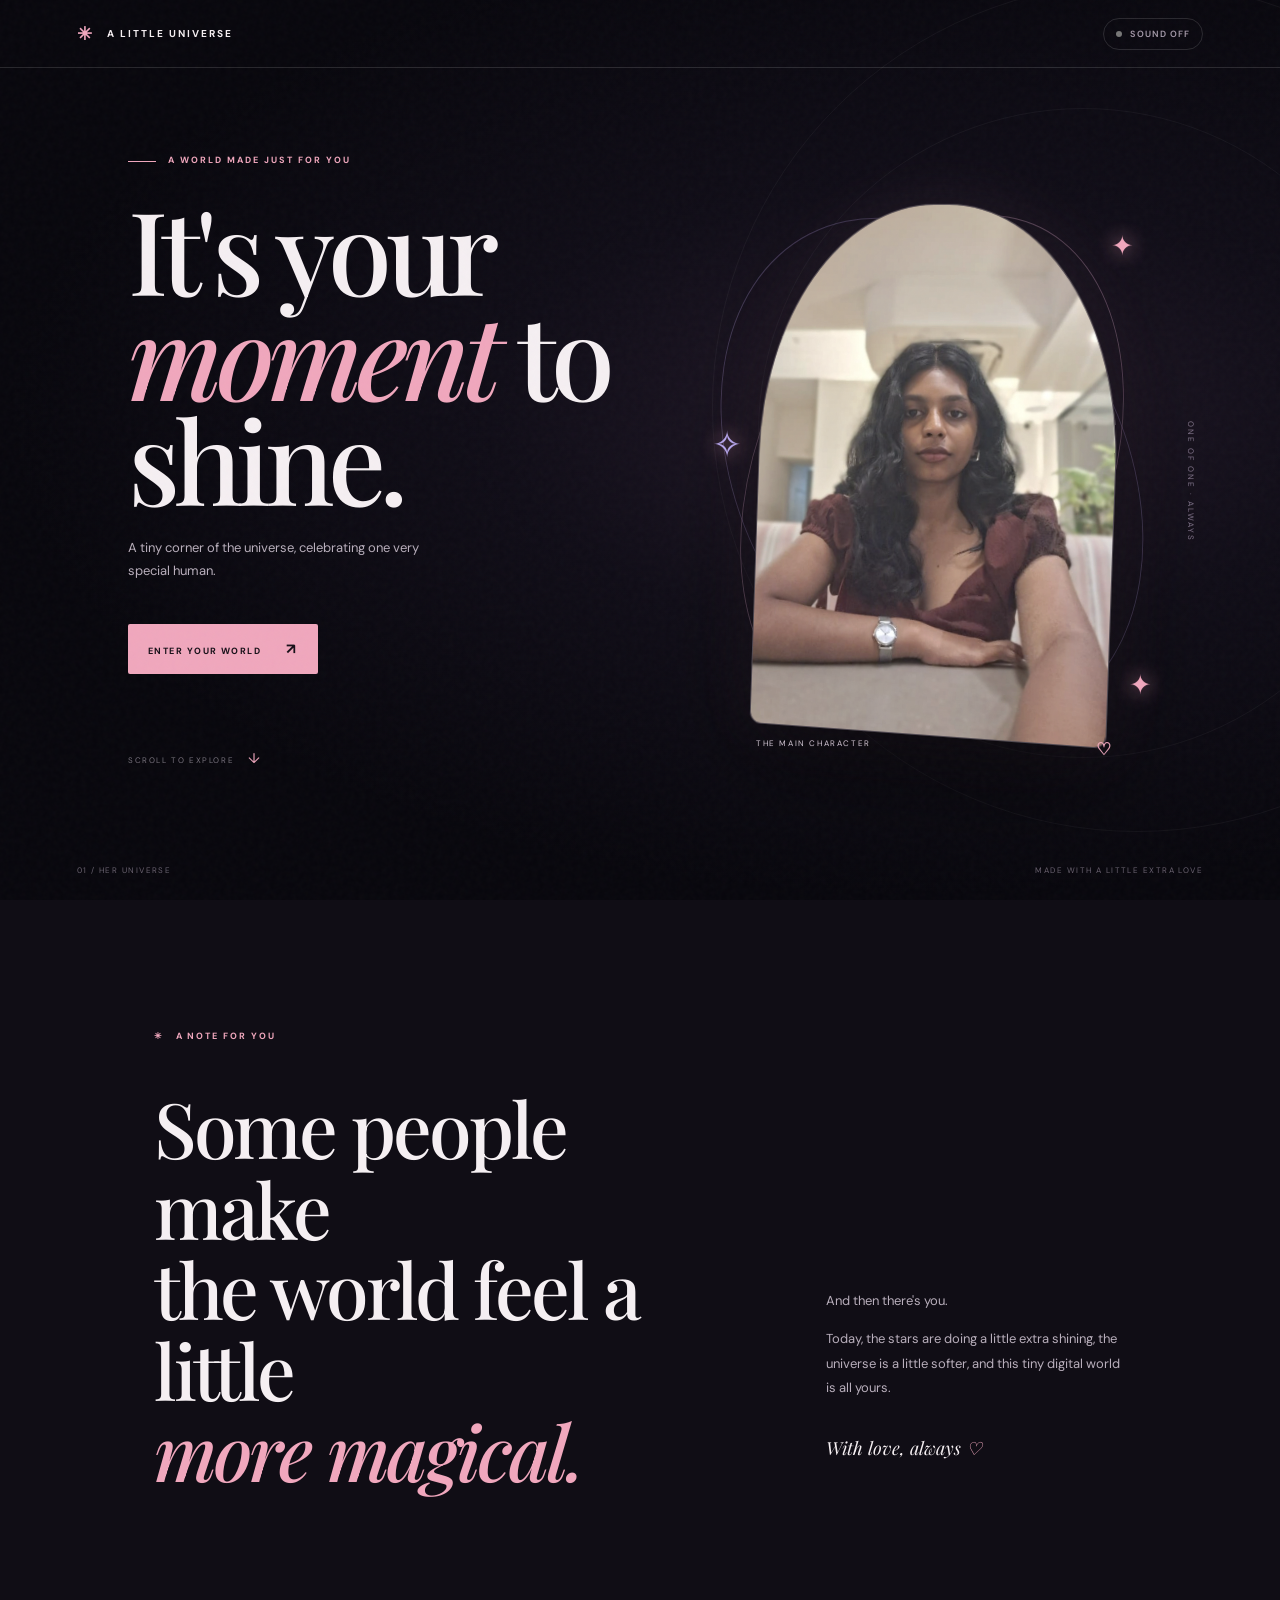
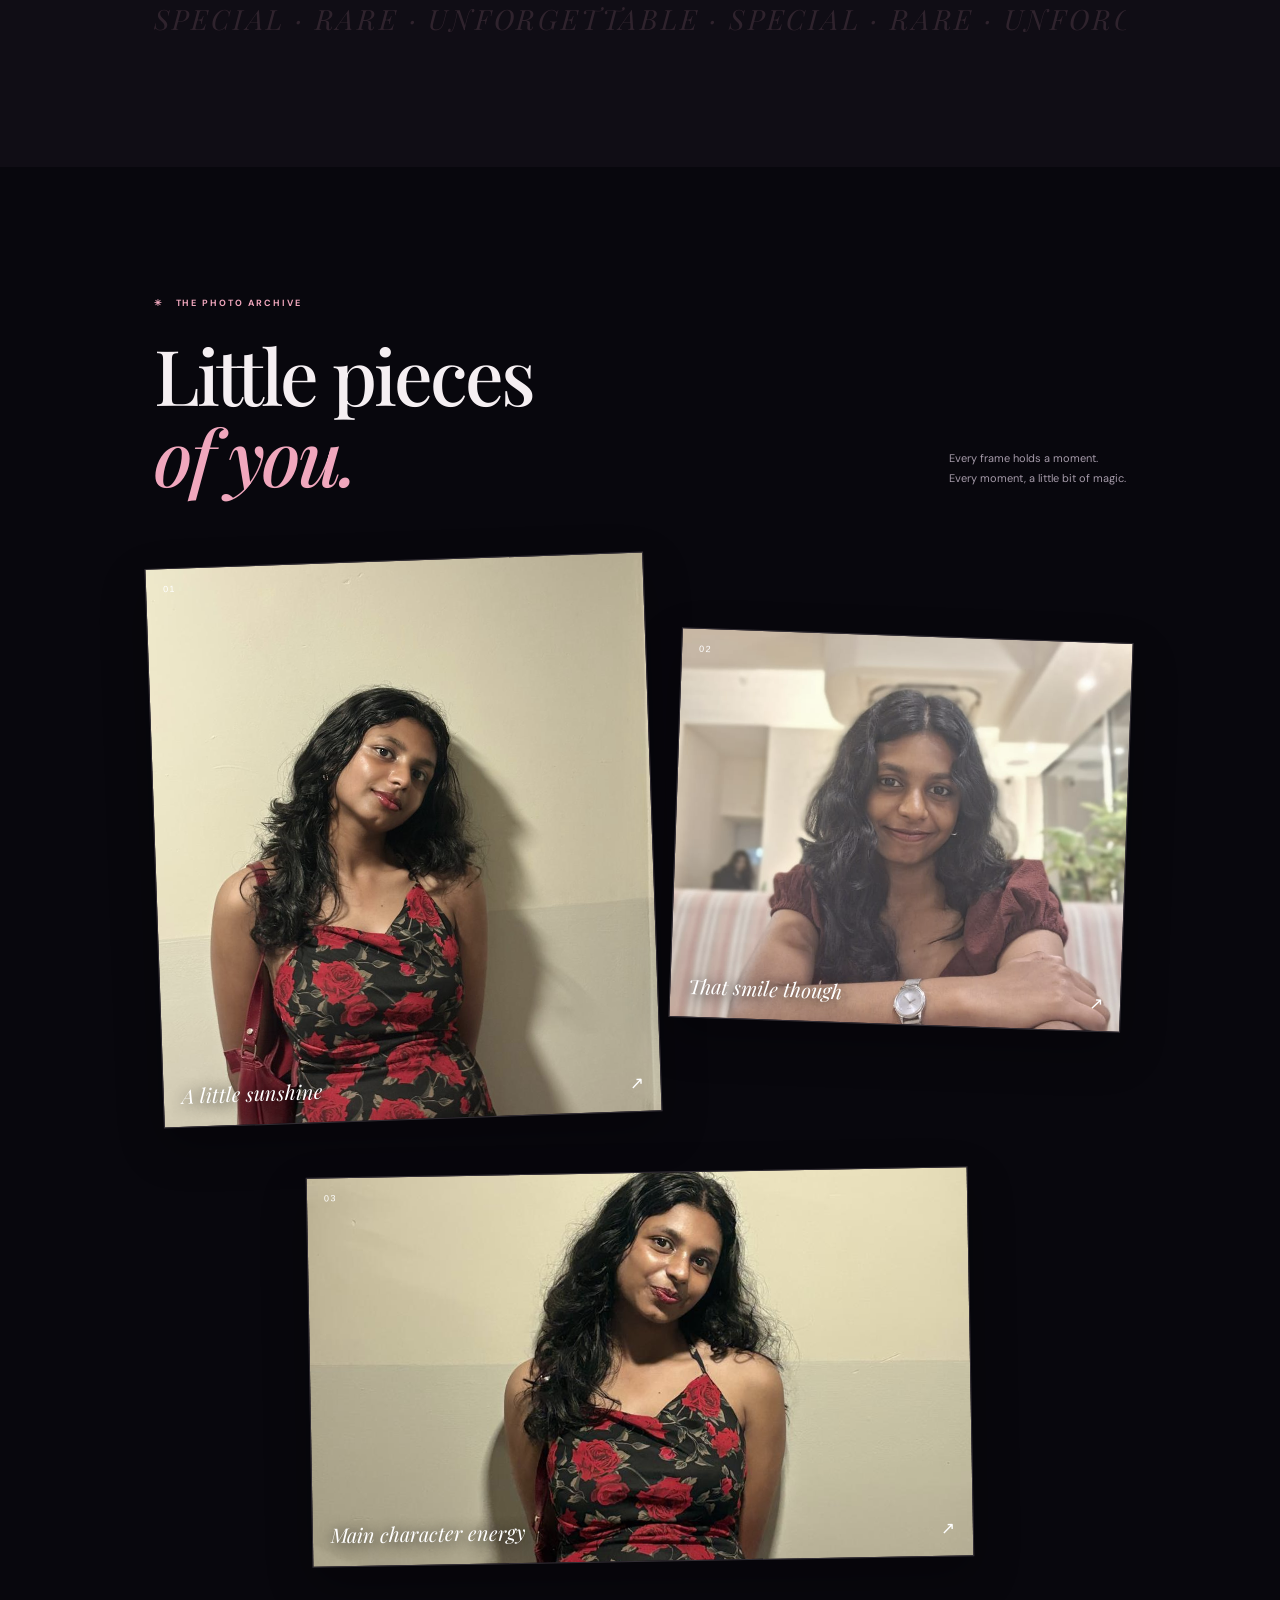
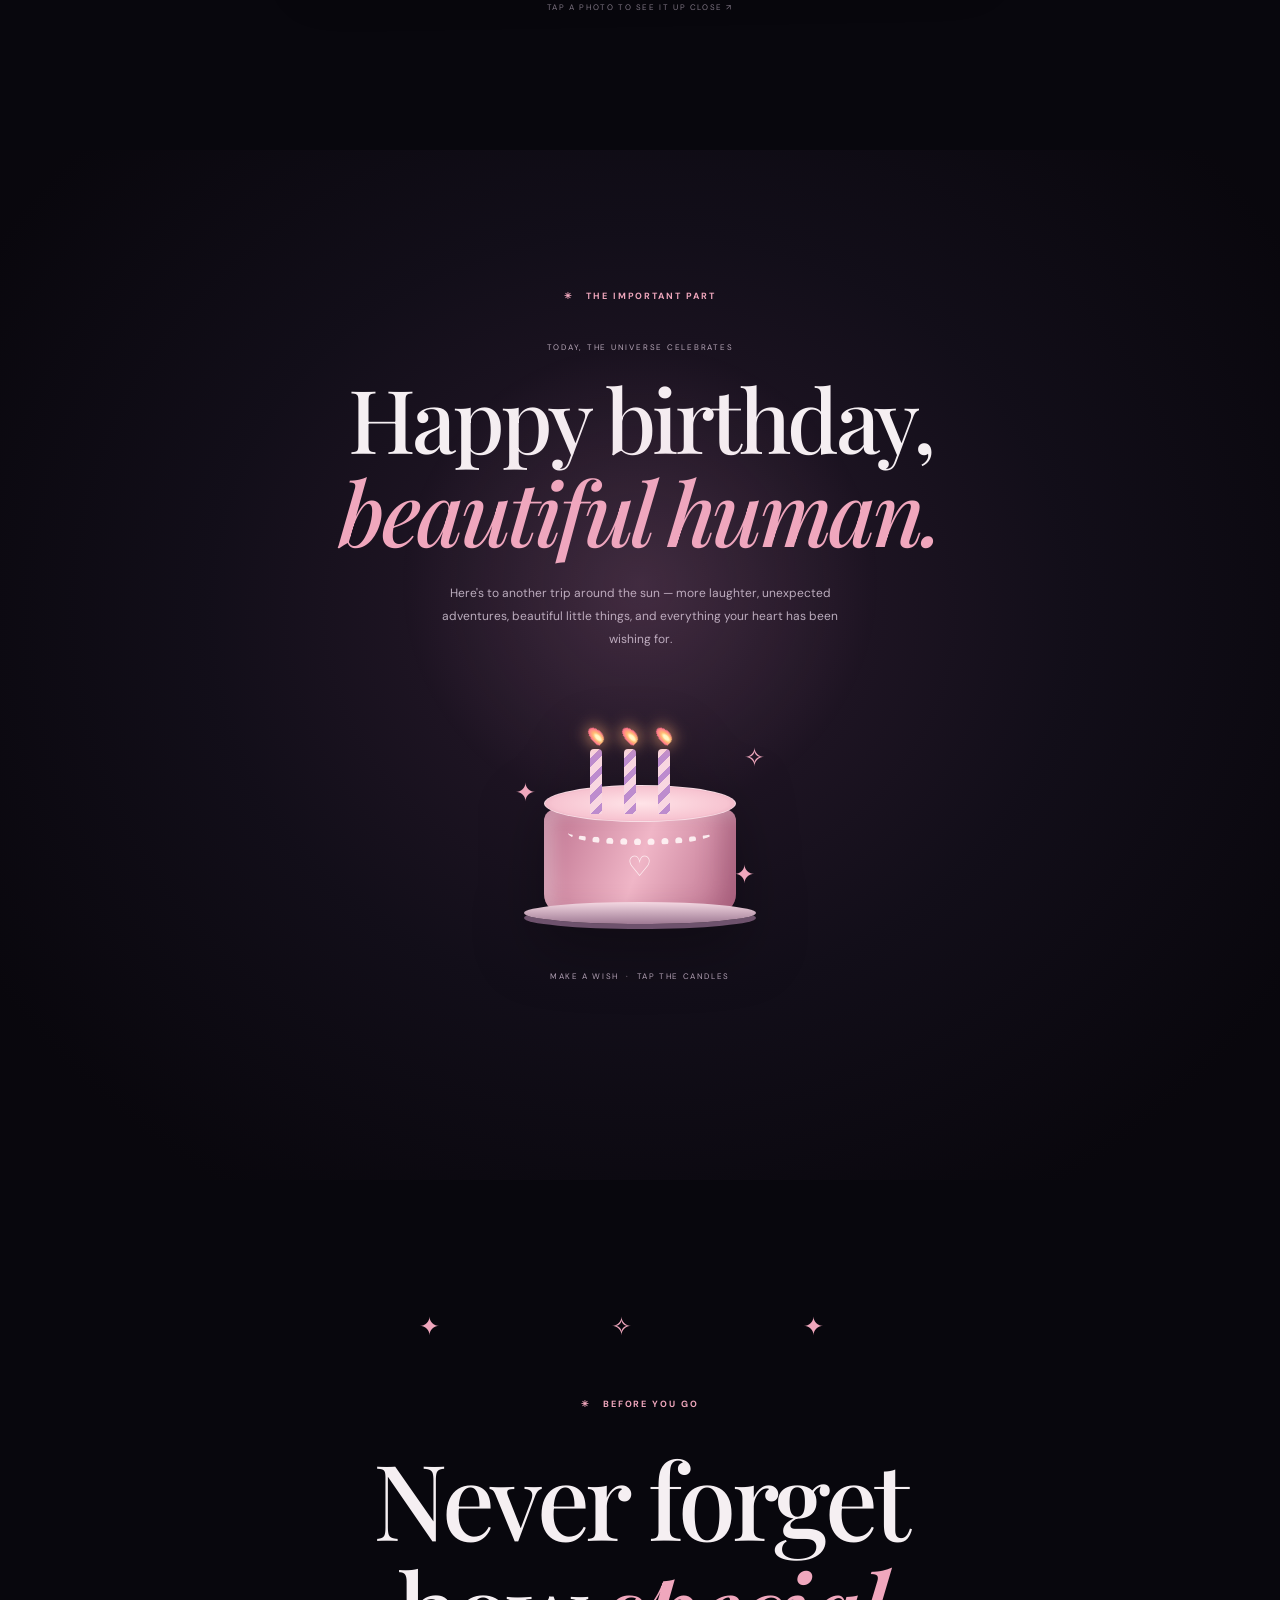
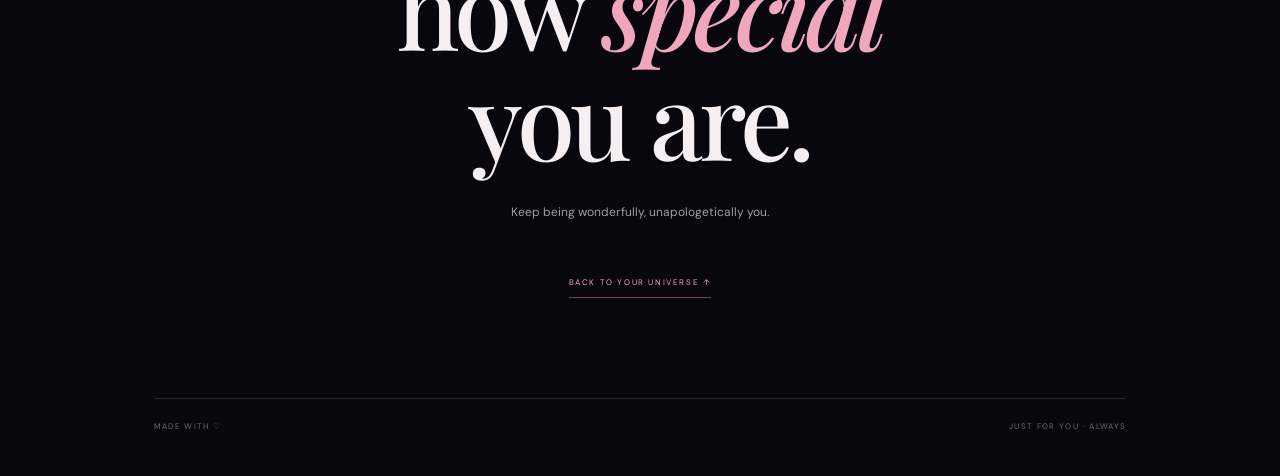
==== index.html @ cd19eb3c "Add files via upload" ====
<!doctype html>
<html lang="en">
<head>
  <meta charset="UTF-8" />
  <meta name="viewport" content="width=device-width, initial-scale=1.0" />
  <meta name="theme-color" content="#08070d" />
  <meta name="description" content="A little universe made to celebrate someone wonderful." />
  <title>A Little Universe ✦</title>
  <link rel="preconnect" href="https://fonts.googleapis.com">
  <link rel="preconnect" href="https://fonts.gstatic.com" crossorigin>
  <link href="https://fonts.googleapis.com/css2?family=DM+Sans:wght@400;500;600;700&family=Playfair+Display:ital,wght@0,500;0,600;0,700;1,500;1,600&display=swap" rel="stylesheet">
  <link rel="stylesheet" href="style.css" />
</head>
<body>
  <div class="noise"></div>
  <div class="cursor-glow" aria-hidden="true"></div>
  <header class="topbar">
    <a class="brand" href="#home" aria-label="Back to top"><span class="brand-mark">✳</span> A LITTLE UNIVERSE</a>
    <button class="sound-toggle" id="soundToggle" aria-label="Toggle ambient sound"><span class="sound-dot"></span><span id="soundLabel">SOUND OFF</span></button>
  </header>

  <main>
    <section class="hero" id="home">
      <canvas id="three-bg" aria-hidden="true"></canvas>
      <div class="hero-orbit orbit-one"></div><div class="hero-orbit orbit-two"></div>
      <div class="hero-copy">
        <p class="eyebrow"><span class="eyebrow-line"></span> A WORLD MADE JUST FOR YOU</p>
        <h1>It's your<br><em>moment</em> to<br>shine.</h1>
        <p class="hero-sub">A tiny corner of the universe, celebrating one very special human.</p>
        <button class="primary-button" id="enterButton">ENTER YOUR WORLD <span>↗</span></button>
        <p class="scroll-note">SCROLL TO EXPLORE <span>↓</span></p>
      </div>
      <div class="hero-art" id="heroArt">
        <div class="halo halo-back"></div><div class="halo halo-front"></div>
        <div class="portrait-frame"><img src="assets/portrait-main.jpeg" alt="Birthday girl smiling" class="hero-photo"></div>
        <div class="floating-star star-a">✦</div><div class="floating-star star-b">✧</div><div class="floating-star star-c">✦</div>
        <div class="photo-caption"><span>THE MAIN CHARACTER</span><b>♡</b></div>
        <div class="side-note">ONE OF ONE · ALWAYS</div>
      </div>
      <div class="hero-bottom"><span>01 / HER UNIVERSE</span><span>MADE WITH A LITTLE EXTRA LOVE</span></div>
    </section>

    <section class="intro section-pad" id="story">
      <div class="section-kicker">✳ &nbsp; A NOTE FOR YOU</div>
      <div class="intro-grid">
        <h2>Some people make<br>the world feel a little<br><em>more magical.</em></h2>
        <div class="intro-text"><p>And then there's you.</p><p>Today, the stars are doing a little extra shining, the universe is a little softer, and this tiny digital world is all yours.</p><p class="signature">With love, always <span>♡</span></p></div>
      </div>
      <div class="orbit-word">SPECIAL · RARE · UNFORGETTABLE · SPECIAL · RARE · UNFORGETTABLE ·</div>
    </section>

    <section class="gallery section-pad" id="memories">
      <div class="section-heading"><div><div class="section-kicker">✳ &nbsp; THE PHOTO ARCHIVE</div><h2>Little pieces<br><em>of you.</em></h2></div><p>Every frame holds a moment.<br>Every moment, a little bit of magic.</p></div>
      <div class="gallery-grid">
        <button class="memory-card memory-tall" data-full="assets/photo-1.jpeg" aria-label="Open photo one"><img src="assets/photo-1.jpeg" alt="Birthday girl in a floral dress"><span class="memory-index">01</span><span class="memory-label">A little sunshine</span><span class="expand-icon">↗</span></button>
        <button class="memory-card memory-offset" data-full="assets/photo-2.jpeg" aria-label="Open photo two"><img src="assets/photo-2.jpeg" alt="Birthday girl smiling"><span class="memory-index">02</span><span class="memory-label">That smile though</span><span class="expand-icon">↗</span></button>
        <button class="memory-card memory-wide" data-full="assets/photo-3.jpeg" aria-label="Open photo three"><img src="assets/photo-3.jpeg" alt="Birthday girl posing for a photo"><span class="memory-index">03</span><span class="memory-label">Main character energy</span><span class="expand-icon">↗</span></button>
      </div>
      <p class="gallery-hint">TAP A PHOTO TO SEE IT UP CLOSE ↗</p>
    </section>

    <section class="birthday section-pad" id="surprise">
      <div class="birthday-glow"></div>
      <div class="section-kicker">✳ &nbsp; THE IMPORTANT PART</div>
      <p class="birthday-pre">TODAY, THE UNIVERSE CELEBRATES</p>
      <h2>Happy birthday,<br><em>beautiful human.</em></h2>
      <p class="birthday-copy">Here's to another trip around the sun — more laughter, unexpected adventures, beautiful little things, and everything your heart has been wishing for.</p>
      <div class="cake-stage" id="cakeStage">
        <div class="cake-sparkle cake-s1">✦</div><div class="cake-sparkle cake-s2">✧</div><div class="cake-sparkle cake-s3">✦</div>
        <div class="candles"><button class="candle" aria-label="Blow out candle one"><i></i></button><button class="candle" aria-label="Blow out candle two"><i></i></button><button class="candle" aria-label="Blow out candle three"><i></i></button></div>
        <div class="cake-top"></div><div class="cake-body"><span class="icing-drip"></span><span class="cake-heart">♡</span></div><div class="cake-plate"></div>
      </div>
      <p class="cake-instruction" id="cakeInstruction">MAKE A WISH &nbsp;·&nbsp; TAP THE CANDLES</p>
      <p class="wish-message" id="wishMessage" aria-live="polite">May all your wishes find their way to you. ♡</p>
    </section>

    <section class="finale section-pad">
      <div class="finale-stars">✦ &nbsp; ✧ &nbsp; ✦</div>
      <p class="section-kicker">✳ &nbsp; BEFORE YOU GO</p>
      <h2>Never forget<br>how <em>special</em><br>you are.</h2>
      <p>Keep being wonderfully, unapologetically you.</p>
      <a class="back-top" href="#home">BACK TO YOUR UNIVERSE ↑</a>
      <div class="footer-line"><span>MADE WITH ♡</span><span>JUST FOR YOU · ALWAYS</span></div>
    </section>
  </main>

  <div class="lightbox" id="lightbox" role="dialog" aria-modal="true" aria-label="Photo viewer"><button class="lightbox-close" id="lightboxClose" aria-label="Close photo">×</button><img id="lightboxImage" src="" alt="Expanded memory"><p>TINY MOMENTS, BIG MEMORIES ♡</p></div>
  <script type="module" src="script.js"></script>
</body>
</html>
---- style.css ----
:root{--bg:#08070d;--panel:#12101a;--ink:#f5eff2;--muted:#a59aa9;--pink:#f0a7bd;--lilac:#b9a8ef;--line:rgba(255,255,255,.13);--serif:'Playfair Display',Georgia,serif;--sans:'DM Sans',sans-serif}*{box-sizing:border-box}html{scroll-behavior:smooth;scroll-padding-top:70px}body{margin:0;background:var(--bg);color:var(--ink);font-family:var(--sans);overflow-x:hidden}button,a{-webkit-tap-highlight-color:transparent}.noise{position:fixed;inset:0;pointer-events:none;z-index:20;opacity:.055;background-image:url("data:image/svg+xml,%3Csvg viewBox='0 0 180 180' xmlns='http://www.w3.org/2000/svg'%3E%3Cfilter id='n'%3E%3CfeTurbulence type='fractalNoise' baseFrequency='.9' numOctaves='3' stitchTiles='stitch'/%3E%3C/filter%3E%3Crect width='100%25' height='100%25' filter='url(%23n)' opacity='.5'/%3E%3C/svg%3E")}.cursor-glow{position:fixed;width:260px;height:260px;border-radius:50%;background:radial-gradient(circle,rgba(192,151,220,.12),transparent 68%);pointer-events:none;z-index:0;transform:translate(-50%,-50%)}.topbar{height:68px;padding:0 6vw;display:flex;align-items:center;justify-content:space-between;position:absolute;z-index:5;top:0;left:0;width:100%;border-bottom:1px solid var(--line)}.brand{font-size:10px;letter-spacing:.2em;color:var(--ink);text-decoration:none;font-weight:700}.brand-mark{font-size:18px;color:var(--pink);vertical-align:middle;margin-right:9px}.sound-toggle{background:none;border:1px solid var(--line);color:var(--muted);padding:9px 12px;border-radius:30px;font:600 9px var(--sans);letter-spacing:.12em;display:flex;align-items:center;gap:8px}.sound-dot{height:6px;width:6px;background:#777;border-radius:50%}.sound-toggle.active .sound-dot{background:var(--pink);box-shadow:0 0 10px var(--pink)}.hero{min-height:760px;height:100svh;max-height:1050px;position:relative;display:flex;align-items:center;padding:110px 10vw 90px;overflow:hidden;background:radial-gradient(ellipse at 72% 46%,#211827 0%,#100d17 33%,#08070d 70%)}#three-bg{position:absolute;inset:0;width:100%;height:100%;z-index:1;pointer-events:none}.hero-copy{position:relative;z-index:3;width:52%;max-width:600px}.eyebrow,.section-kicker{font-size:9px;letter-spacing:.22em;color:var(--pink);font-weight:700}.eyebrow-line{display:inline-block;width:28px;height:1px;background:var(--pink);vertical-align:middle;margin-right:8px}.hero h1{font:500 clamp(64px,9vw,126px)/.91 var(--serif);letter-spacing:-.055em;margin:30px 0 25px}.hero h1 em,h2 em{font-weight:500;color:var(--pink)}.hero-sub{max-width:300px;color:#b9afbc;font-size:13px;line-height:1.8}.primary-button{margin-top:28px;padding:15px 20px;background:var(--pink);border:0;color:#171018;font:700 9px var(--sans);letter-spacing:.16em;border-radius:2px;cursor:pointer;transition:.25s}.primary-button span{font-size:15px;margin-left:22px}.primary-button:active{transform:scale(.97)}.scroll-note{margin-top:75px;color:#77717c;font-size:8px;letter-spacing:.2em}.scroll-note span{color:var(--pink);margin-left:10px;font-size:14px}.hero-art{position:absolute;right:10%;top:50%;width:min(38vw,440px);height:min(65vh,600px);min-height:410px;transform:translateY(-47%);perspective:1000px;z-index:2;transition:transform .2s}.portrait-frame{position:absolute;inset:5% 9% 4%;overflow:hidden;border-radius:48% 48% 12px 12px;border:1px solid rgba(255,255,255,.2);box-shadow:0 30px 100px rgba(0,0,0,.65),0 0 70px rgba(212,155,195,.12);transform:rotateY(-8deg) rotateZ(2deg);background:#241b25}.hero-photo{width:100%;height:100%;object-fit:cover;object-position:center 22%;filter:saturate(.78) contrast(1.04)}.halo{position:absolute;border:1px solid rgba(230,178,210,.36);border-radius:50%;left:0;right:0;top:5%;bottom:3%;transform:rotate(22deg) scaleX(.8)}.halo-front{transform:rotate(-27deg) scaleX(.88);border-color:rgba(186,164,232,.28)}.floating-star{position:absolute;color:var(--pink);text-shadow:0 0 20px var(--pink);font-size:27px}.star-a{top:9%;right:4%}.star-b{top:42%;left:0;font-size:36px;color:var(--lilac)}.star-c{bottom:10%;right:0}.photo-caption{position:absolute;bottom:0;left:10%;right:9%;display:flex;justify-content:space-between;font-size:8px;letter-spacing:.2em;color:#d8cbd9}.photo-caption b{color:var(--pink);font-size:17px}.side-note{position:absolute;right:-10%;top:42%;writing-mode:vertical-rl;font-size:8px;letter-spacing:.25em;color:#82758c}.hero-orbit{position:absolute;border:1px solid rgba(255,255,255,.045);border-radius:50%;pointer-events:none}.orbit-one{width:650px;height:650px;right:-10%;top:12%}.orbit-two{width:850px;height:850px;right:-22%;top:-2%}.hero-bottom{position:absolute;bottom:25px;left:6vw;right:6vw;display:flex;justify-content:space-between;color:#69616f;font-size:8px;letter-spacing:.18em}.section-pad{padding:130px 12vw;position:relative}.intro{background:#100d15;overflow:hidden}.intro-grid{display:grid;grid-template-columns:1.3fr .7fr;gap:9vw;align-items:end;margin-top:45px}.intro h2,.section-heading h2,.birthday h2,.finale h2{font:500 clamp(42px,6vw,78px)/1.05 var(--serif);letter-spacing:-.04em;margin:0}.intro-text{color:#b8aebb;font-size:13px;line-height:1.9;max-width:340px;padding-bottom:7px}.signature{margin-top:30px;color:var(--ink);font-family:var(--serif);font-style:italic;font-size:18px}.signature span{color:var(--pink)}.orbit-word{white-space:nowrap;overflow:hidden;margin-top:110px;color:rgba(239,167,189,.14);font:italic 28px var(--serif);letter-spacing:.1em}.gallery{background:#08070d}.section-heading{display:flex;align-items:end;justify-content:space-between;margin-bottom:65px}.section-heading>p{font-size:11px;line-height:1.8;color:var(--muted);margin:0 0 7px}.section-heading h2{margin-top:25px}.gallery-grid{display:grid;grid-template-columns:1.05fr .95fr;gap:22px;align-items:start}.memory-card{position:relative;display:block;width:100%;padding:0;border:1px solid rgba(255,255,255,.12);background:#17121a;overflow:hidden;cursor:pointer;text-align:left;box-shadow:0 18px 45px rgba(0,0,0,.3);transition:transform .45s cubic-bezier(.2,.7,.2,1),box-shadow .3s}.memory-card img{width:100%;height:100%;display:block;object-fit:cover;filter:saturate(.8);transition:transform .7s,filter .5s}.memory-card:active{transform:scale(.985)}.memory-card:hover img{transform:scale(1.045);filter:saturate(1)}.memory-tall{height:560px;transform:rotate(-2deg)}.memory-offset{height:390px;margin-top:75px;transform:rotate(2deg)}.memory-wide{grid-column:1/3;width:68%;height:390px;margin:30px auto 0;transform:rotate(-1deg)}.memory-index,.memory-label,.expand-icon{position:absolute;z-index:1}.memory-index{top:15px;left:17px;font-size:9px;letter-spacing:.15em;color:white}.memory-label{bottom:18px;left:18px;color:white;font:italic 20px var(--serif);text-shadow:0 2px 15px #000}.expand-icon{right:17px;bottom:17px;color:white;font-size:17px}.gallery-hint{text-align:center;margin-top:40px;font-size:8px;letter-spacing:.2em;color:#827887}.birthday{background:radial-gradient(ellipse at 50% 45%,#291a2c 0%,#120e19 48%,#09070d 85%);text-align:center;overflow:hidden;padding-top:140px;padding-bottom:140px}.birthday-glow{position:absolute;width:500px;height:500px;left:50%;top:42%;transform:translate(-50%,-50%);background:radial-gradient(circle,rgba(226,157,196,.14),transparent 68%);pointer-events:none}.birthday-pre{font-size:8px;letter-spacing:.22em;color:#b6a6b7;margin:40px 0 20px}.birthday h2{font-size:clamp(46px,7vw,88px)}.birthday-copy{max-width:420px;margin:25px auto 0;color:#b9adbd;font-size:12px;line-height:1.9}.cake-stage{position:relative;width:250px;height:220px;margin:70px auto 20px;filter:drop-shadow(0 20px 30px rgba(0,0,0,.3))}.cake-body{position:absolute;bottom:27px;left:29px;width:192px;height:105px;border-radius:12px 12px 20px 20px;background:linear-gradient(110deg,#bd718e,#f0b6c7 50%,#b96e8b);box-shadow:inset -15px -4px 25px rgba(104,37,69,.25),inset 10px 5px 15px rgba(255,255,255,.3)}.cake-top{position:absolute;z-index:2;bottom:119px;left:29px;width:192px;height:37px;border-radius:50%;background:radial-gradient(ellipse,#ffe4e8 0%,#f7c4d1 65%,#d68ca7 100%);border:1px solid rgba(255,255,255,.5)}.icing-drip{position:absolute;top:12px;left:24px;width:145px;height:24px;border-radius:0 0 50% 50%;border-bottom:7px dotted rgba(255,246,247,.9)}.cake-heart{position:absolute;top:39px;left:83px;color:#fff0f3;font-size:28px}.cake-plate{position:absolute;bottom:17px;left:9px;width:232px;height:22px;border-radius:50%;background:linear-gradient(#f4d8e2,#9f7a94);box-shadow:0 5px 0 #6e526d}.candles{position:absolute;z-index:4;top:28px;left:75px;display:flex;gap:22px}.candle{position:relative;width:12px;height:65px;border:0;border-radius:4px 4px 1px 1px;background:repeating-linear-gradient(135deg,#f8d6e1 0 7px,#bd8cce 7px 13px);cursor:pointer;padding:0}.candle i{position:absolute;width:12px;height:19px;background:radial-gradient(ellipse at 50% 65%,#fff7c7 0 18%,#ffbd72 35%,#ff6d8e 70%,transparent 72%);border-radius:50% 50% 50% 0;transform:rotate(-45deg);top:-23px;left:0;filter:drop-shadow(0 0 8px #ffad76);animation:flicker .7s infinite alternate}.candle.out i{display:none}@keyframes flicker{from{transform:rotate(-48deg) scale(.9)}to{transform:rotate(-40deg) scale(1.1)}}.cake-sparkle{position:absolute;color:var(--pink);font-size:25px;animation:twinkle 2s infinite}.cake-s1{left:0;top:55px}.cake-s2{right:0;top:20px;animation-delay:.6s}.cake-s3{right:10px;bottom:50px;animation-delay:1s}@keyframes twinkle{50%{opacity:.3;transform:scale(.7) rotate(25deg)}}.cake-instruction{font-size:8px;letter-spacing:.2em;color:#bba9bd;margin-top:30px}.wish-message{height:25px;color:var(--pink);font:italic 17px var(--serif);opacity:0;transition:opacity .6s}.wish-message.show{opacity:1}.finale{text-align:center;background:#08070d;padding-top:130px;padding-bottom:45px;overflow:hidden}.finale-stars{color:var(--pink);font-size:25px;letter-spacing:1.5em;margin-bottom:55px}.finale h2{font-size:clamp(58px,9vw,105px);margin:32px 0}.finale>p:not(.section-kicker){color:var(--muted);font-size:12px}.back-top{display:inline-block;margin-top:45px;color:var(--pink);font-size:8px;letter-spacing:.2em;text-decoration:none;border-bottom:1px solid rgba(240,167,189,.4);padding-bottom:10px}.footer-line{display:flex;justify-content:space-between;border-top:1px solid var(--line);padding-top:22px;margin-top:100px;color:#706775;font-size:8px;letter-spacing:.17em}.lightbox{position:fixed;inset:0;background:rgba(5,4,8,.94);z-index:50;display:flex;flex-direction:column;align-items:center;justify-content:center;padding:35px;opacity:0;visibility:hidden;transition:.3s;backdrop-filter:blur(12px)}.lightbox.open{opacity:1;visibility:visible}.lightbox img{max-width:min(85vw,620px);max-height:78vh;object-fit:contain;border:1px solid rgba(255,255,255,.18);box-shadow:0 25px 80px #000}.lightbox p{font-size:8px;letter-spacing:.2em;color:var(--pink);margin-top:18px}.lightbox-close{position:absolute;right:25px;top:18px;background:none;border:0;color:white;font-size:35px;font-weight:200;cursor:pointer}.reveal{opacity:0;transform:translateY(30px);transition:opacity .8s,transform .8s}.reveal.visible{opacity:1;transform:translateY(0)}
@media(max-width:700px){.topbar{height:60px;padding:0 6vw}.brand{font-size:8px}.hero{height:auto;min-height:850px;max-height:none;padding:115px 8vw 75px;display:block;background:radial-gradient(ellipse at 70% 46%,#241829 0%,#100d17 43%,#08070d 80%)}.hero-copy{width:100%;max-width:none}.hero h1{font-size:clamp(65px,17vw,94px);margin:24px 0 17px}.hero-sub{font-size:11px;max-width:260px}.primary-button{margin-top:20px;padding:14px 16px}.scroll-note{margin-top:35px}.hero-art{width:73vw;height:390px;min-height:0;right:9%;top:auto;bottom:42px;transform:none}.portrait-frame{inset:3% 10% 2%}.photo-caption{bottom:-2px}.side-note{right:-6%}.orbit-one{width:430px;height:430px;right:-35%;top:42%}.orbit-two{width:560px;height:560px;right:-50%;top:33%}.hero-bottom{bottom:16px;font-size:6px}.section-pad{padding:85px 8vw}.intro-grid{grid-template-columns:1fr;gap:28px;margin-top:32px}.intro h2,.section-heading h2{font-size:49px}.intro-text{font-size:12px}.orbit-word{margin-top:65px;font-size:20px}.section-heading{display:block;margin-bottom:40px}.section-heading>p{margin-top:20px}.gallery-grid{gap:12px}.memory-tall{height:360px}.memory-offset{height:265px;margin-top:50px}.memory-wide{width:84%;height:280px;margin-top:18px}.memory-label{font-size:15px;left:12px;bottom:13px}.memory-index{top:12px;left:12px}.expand-icon{right:12px;bottom:12px}.birthday{padding-top:100px;padding-bottom:100px}.birthday-pre{margin-top:30px;font-size:7px}.birthday h2{font-size:49px}.birthday-copy{font-size:11px}.cake-stage{transform:scale(.9);margin-top:50px;margin-bottom:0}.finale{padding-top:90px}.finale h2{font-size:68px}.footer-line{font-size:6px;margin-top:75px}.cursor-glow{display:none}}
@media(max-width:380px){.hero{min-height:810px}.hero-art{height:350px}.memory-tall{height:310px}.memory-offset{height:235px}.birthday h2{font-size:43px}.finale h2{font-size:58px}}
@media(prefers-reduced-motion:reduce){*,*::before,*::after{scroll-behavior:auto!important;animation-duration:.01ms!important;transition-duration:.01ms!important}}
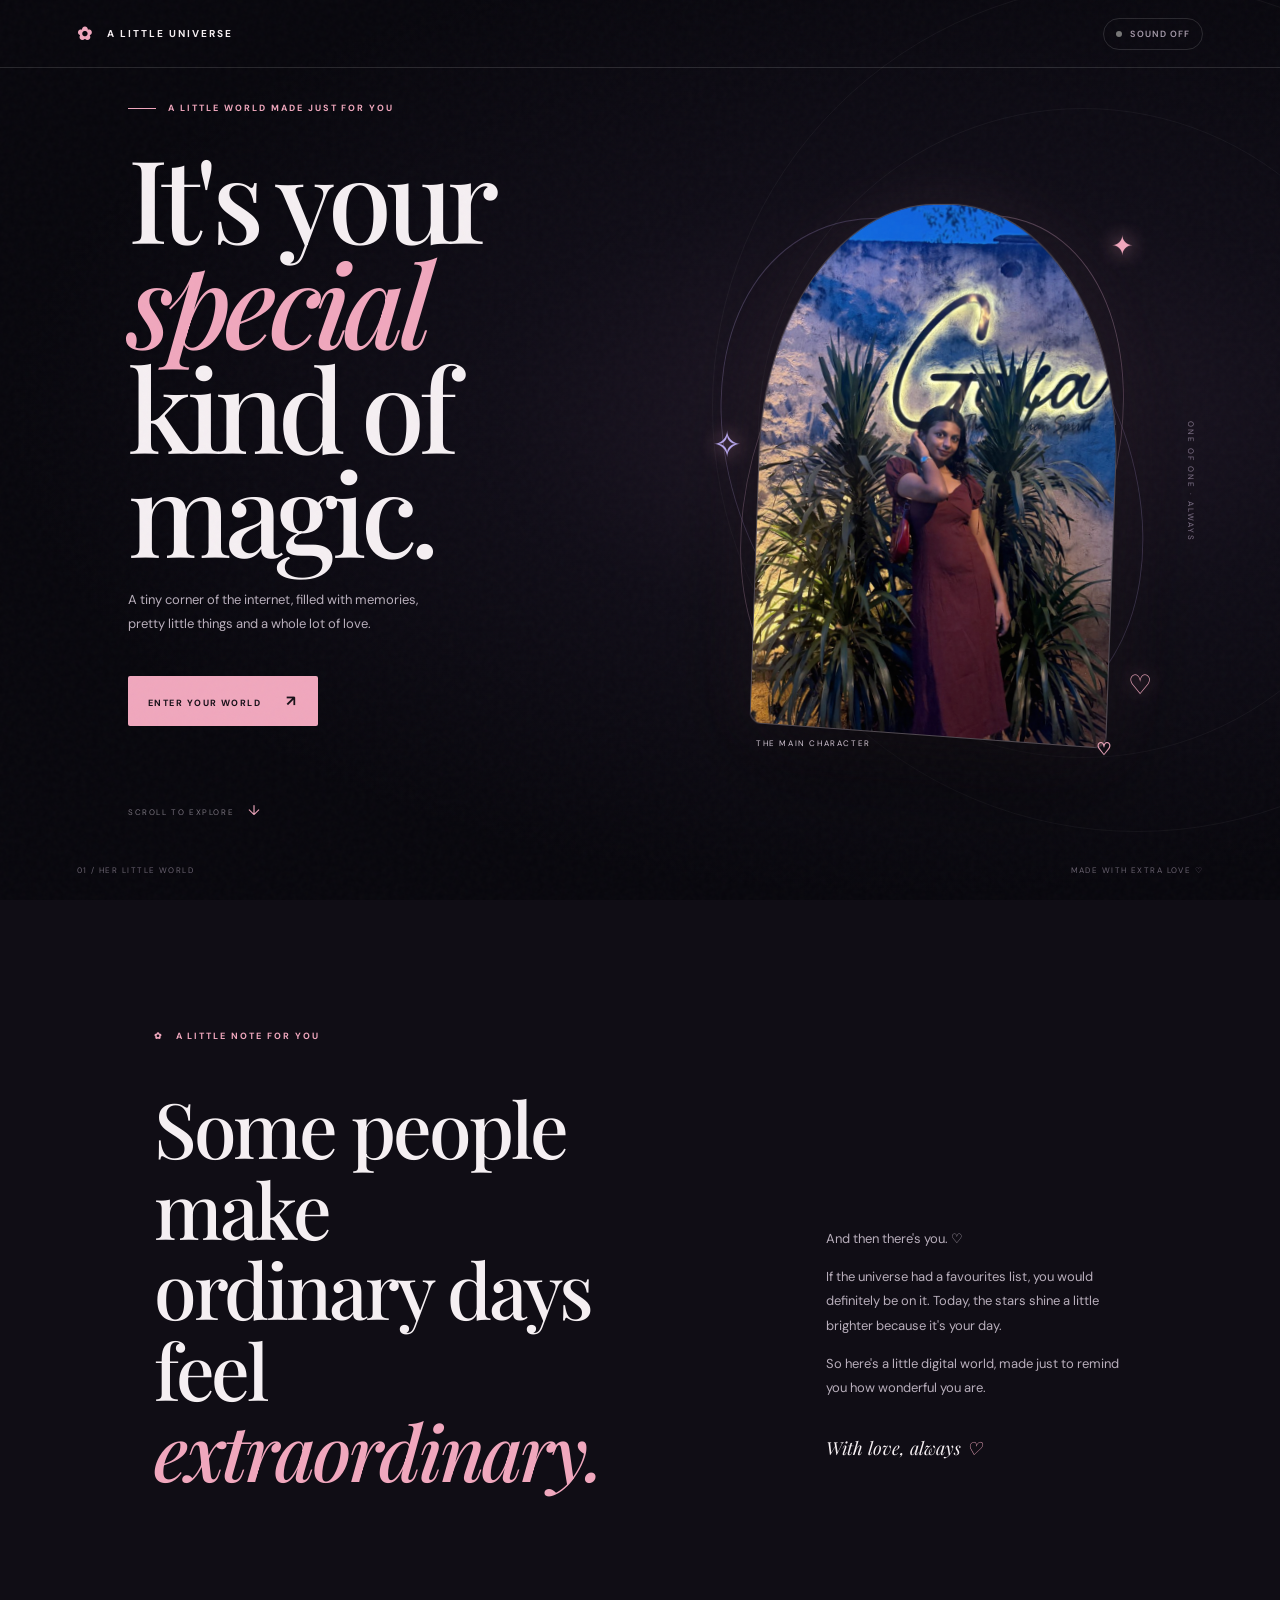
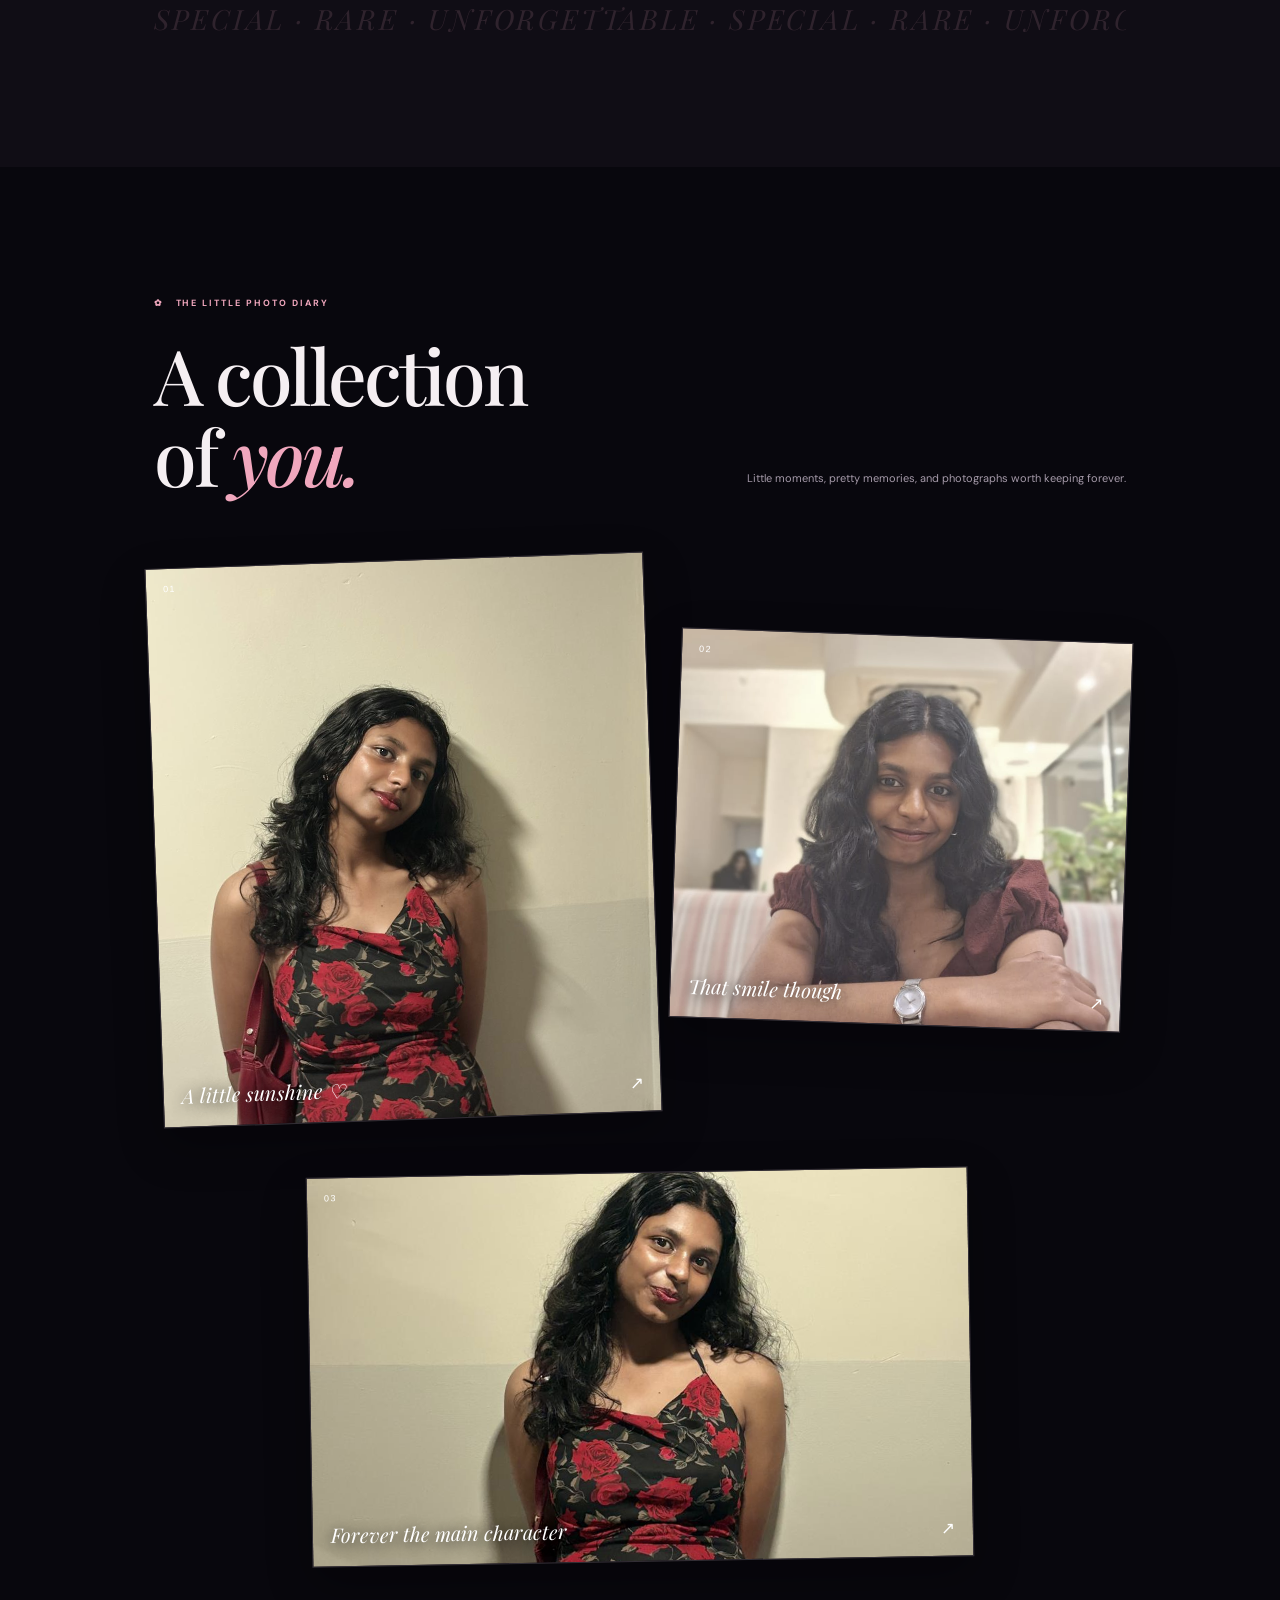
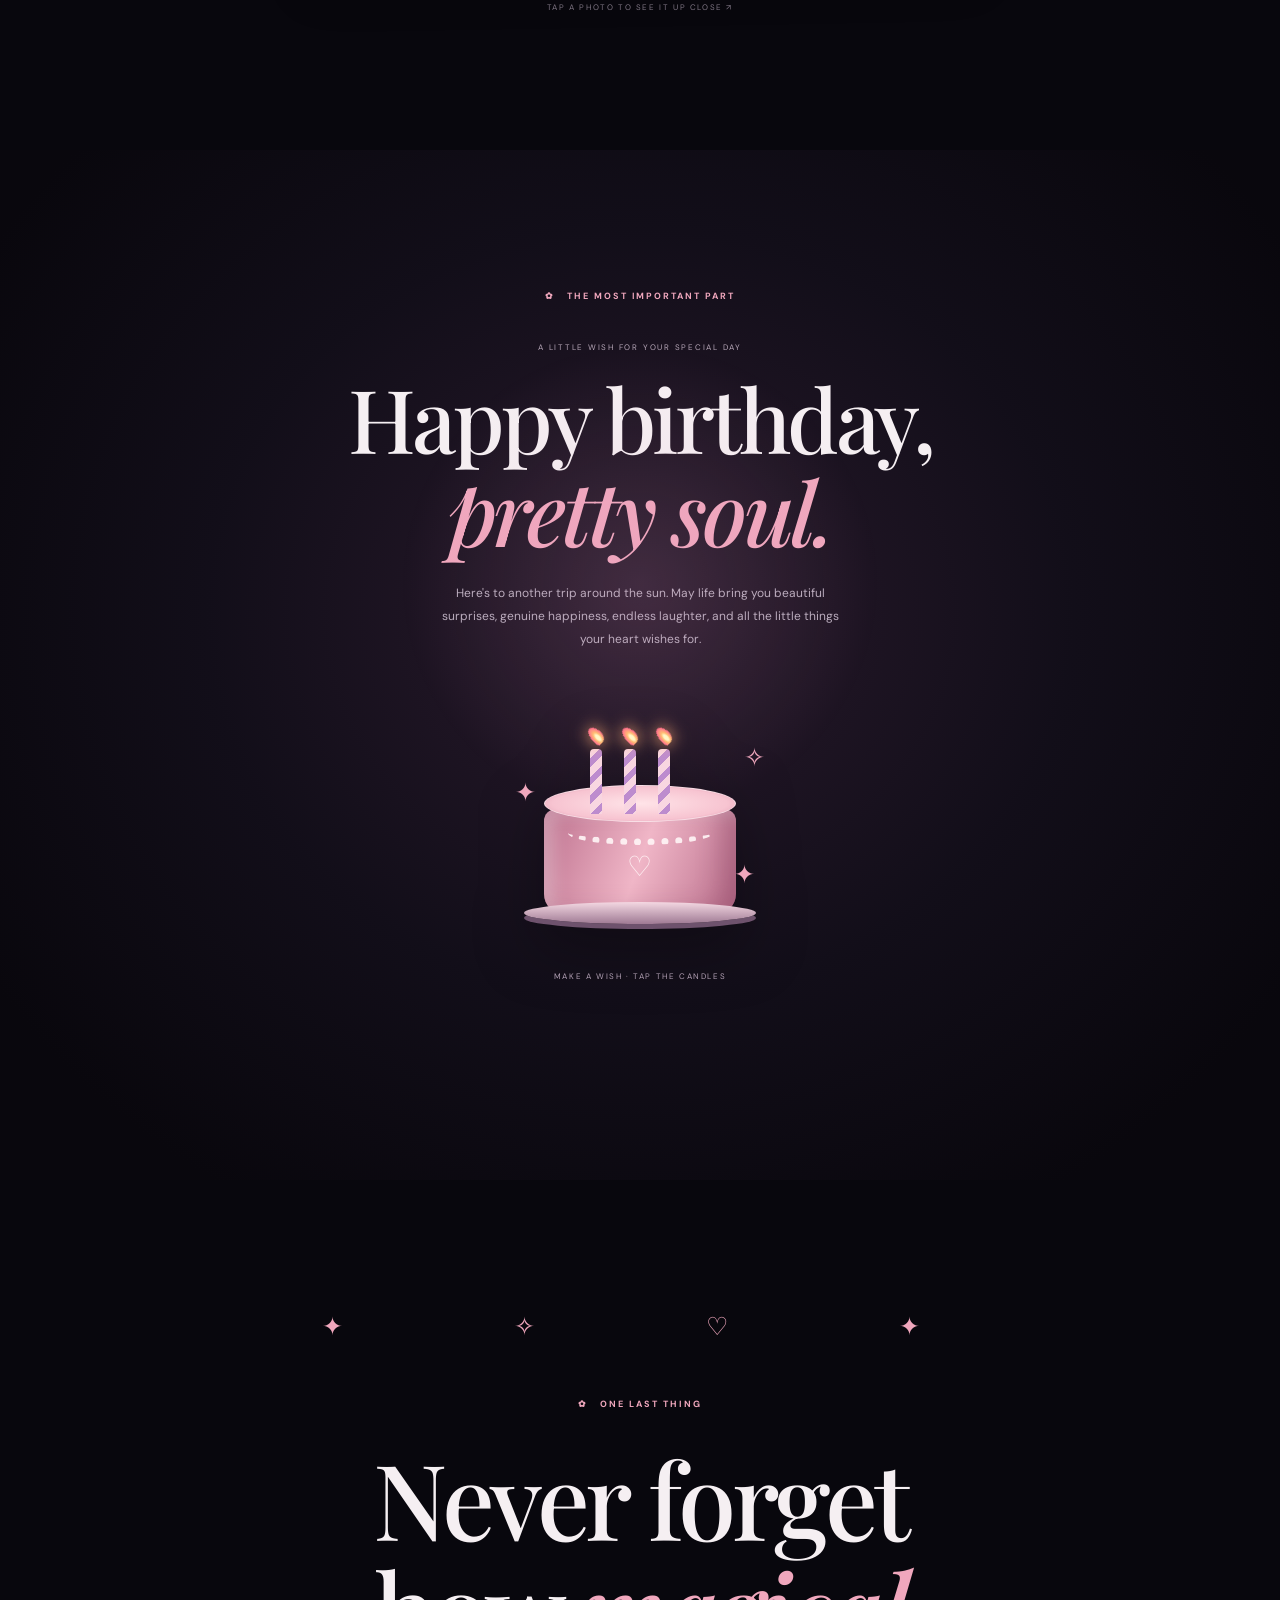
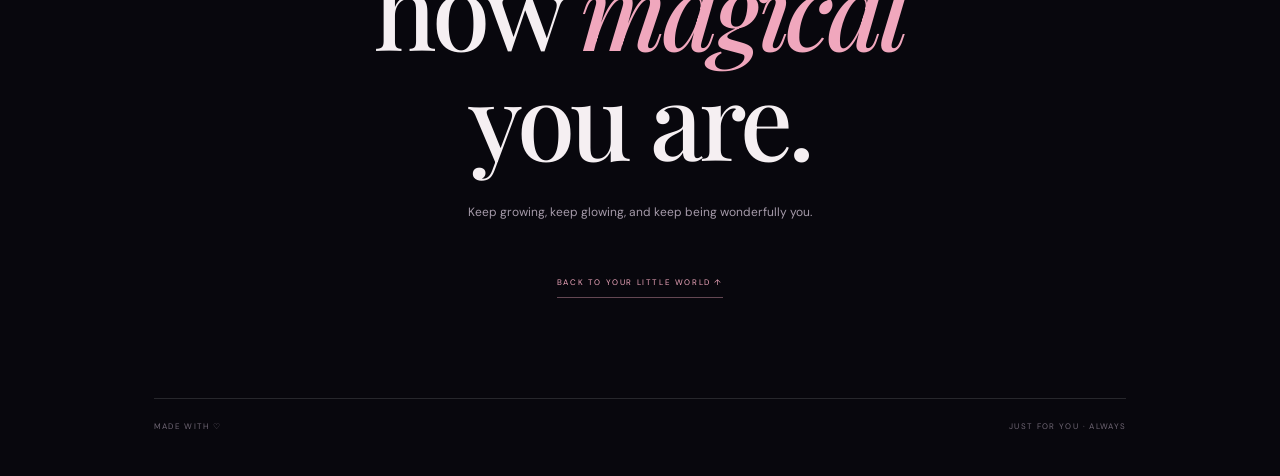
==== commit 8c06122a: "Update HTML structure and content for clarity" ====
--- a/index.html
+++ b/index.html
@@ -1,90 +1,321 @@
-<!doctype html>
+
+<!DOCTYPE html>
 <html lang="en">
 <head>
   <meta charset="UTF-8" />
   <meta name="viewport" content="width=device-width, initial-scale=1.0" />
-  <meta name="theme-color" content="#08070d" />
-  <meta name="description" content="A little universe made to celebrate someone wonderful." />
-  <title>A Little Universe ✦</title>
+  <meta name="theme-color" content="#fff7f4" />
+  <meta name="description" content="A little dreamy universe made to celebrate someone wonderful." />
+
+  <title>A Little Universe ♡</title>
+
   <link rel="preconnect" href="https://fonts.googleapis.com">
   <link rel="preconnect" href="https://fonts.gstatic.com" crossorigin>
-  <link href="https://fonts.googleapis.com/css2?family=DM+Sans:wght@400;500;600;700&family=Playfair+Display:ital,wght@0,500;0,600;0,700;1,500;1,600&display=swap" rel="stylesheet">
+
+  <link href="https://fonts.googleapis.com/css2?family=DM+Sans:wght@400;500;600;700&family=Playfair+Display:ital,wght@0,500;0,600;0,700;1,500;1,600&family=Caveat:wght@400;500;600;700&display=swap" rel="stylesheet">
+
   <link rel="stylesheet" href="style.css" />
 </head>
+
 <body>
+
   <div class="noise"></div>
   <div class="cursor-glow" aria-hidden="true"></div>
+
+  <!-- NAVIGATION -->
   <header class="topbar">
-    <a class="brand" href="#home" aria-label="Back to top"><span class="brand-mark">✳</span> A LITTLE UNIVERSE</a>
-    <button class="sound-toggle" id="soundToggle" aria-label="Toggle ambient sound"><span class="sound-dot"></span><span id="soundLabel">SOUND OFF</span></button>
+    <a class="brand" href="#home" aria-label="Back to top">
+      <span class="brand-mark">✿</span>
+      A LITTLE UNIVERSE
+    </a>
+
+    <button class="sound-toggle" id="soundToggle" aria-label="Toggle ambient sound">
+      <span class="sound-dot"></span>
+      <span id="soundLabel">SOUND OFF</span>
+    </button>
   </header>
 
   <main>
+
+    <!-- HERO -->
     <section class="hero" id="home">
+
       <canvas id="three-bg" aria-hidden="true"></canvas>
-      <div class="hero-orbit orbit-one"></div><div class="hero-orbit orbit-two"></div>
+
+      <div class="hero-orbit orbit-one"></div>
+      <div class="hero-orbit orbit-two"></div>
+
       <div class="hero-copy">
-        <p class="eyebrow"><span class="eyebrow-line"></span> A WORLD MADE JUST FOR YOU</p>
-        <h1>It's your<br><em>moment</em> to<br>shine.</h1>
-        <p class="hero-sub">A tiny corner of the universe, celebrating one very special human.</p>
-        <button class="primary-button" id="enterButton">ENTER YOUR WORLD <span>↗</span></button>
-        <p class="scroll-note">SCROLL TO EXPLORE <span>↓</span></p>
-      </div>
+
+        <p class="eyebrow">
+          <span class="eyebrow-line"></span>
+          A LITTLE WORLD MADE JUST FOR YOU
+        </p>
+
+        <h1>
+          It's your<br>
+          <em>special</em><br>
+          kind of magic.
+        </h1>
+
+        <p class="hero-sub">
+          A tiny corner of the internet, filled with memories,
+          pretty little things and a whole lot of love.
+        </p>
+
+        <button class="primary-button" id="enterButton">
+          ENTER YOUR WORLD <span>↗</span>
+        </button>
+
+        <p class="scroll-note">
+          SCROLL TO EXPLORE <span>↓</span>
+        </p>
+
+      </div>
+
       <div class="hero-art" id="heroArt">
-        <div class="halo halo-back"></div><div class="halo halo-front"></div>
-        <div class="portrait-frame"><img src="assets/portrait-main.jpeg" alt="Birthday girl smiling" class="hero-photo"></div>
-        <div class="floating-star star-a">✦</div><div class="floating-star star-b">✧</div><div class="floating-star star-c">✦</div>
-        <div class="photo-caption"><span>THE MAIN CHARACTER</span><b>♡</b></div>
+
+        <div class="halo halo-back"></div>
+        <div class="halo halo-front"></div>
+
+        <div class="portrait-frame">
+          <img
+            src="assets/1st.jpeg"
+            alt="Birthday girl"
+            class="hero-photo"
+          >
+        </div>
+
+        <div class="floating-star star-a">✦</div>
+        <div class="floating-star star-b">✧</div>
+        <div class="floating-star star-c">♡</div>
+
+        <div class="photo-caption">
+          <span>THE MAIN CHARACTER</span>
+          <b>♡</b>
+        </div>
+
         <div class="side-note">ONE OF ONE · ALWAYS</div>
-      </div>
-      <div class="hero-bottom"><span>01 / HER UNIVERSE</span><span>MADE WITH A LITTLE EXTRA LOVE</span></div>
-    </section>
-
+
+      </div>
+
+      <div class="hero-bottom">
+        <span>01 / HER LITTLE WORLD</span>
+        <span>MADE WITH EXTRA LOVE ♡</span>
+      </div>
+
+    </section>
+
+
+    <!-- INTRODUCTION -->
     <section class="intro section-pad" id="story">
-      <div class="section-kicker">✳ &nbsp; A NOTE FOR YOU</div>
+
+      <div class="section-kicker">✿ &nbsp; A LITTLE NOTE FOR YOU</div>
+
       <div class="intro-grid">
-        <h2>Some people make<br>the world feel a little<br><em>more magical.</em></h2>
-        <div class="intro-text"><p>And then there's you.</p><p>Today, the stars are doing a little extra shining, the universe is a little softer, and this tiny digital world is all yours.</p><p class="signature">With love, always <span>♡</span></p></div>
-      </div>
-      <div class="orbit-word">SPECIAL · RARE · UNFORGETTABLE · SPECIAL · RARE · UNFORGETTABLE ·</div>
-    </section>
-
+
+        <h2>
+          Some people make<br>
+          ordinary days feel<br>
+          <em>extraordinary.</em>
+        </h2>
+
+        <div class="intro-text">
+
+          <p>And then there's you. ♡</p>
+
+          <p>
+            If the universe had a favourites list,
+            you would definitely be on it.
+            Today, the stars shine a little brighter
+            because it's your day.
+          </p>
+
+          <p>
+            So here's a little digital world,
+            made just to remind you how wonderful you are.
+          </p>
+
+          <p class="signature">
+            With love, always
+            <span>♡</span>
+          </p>
+
+        </div>
+
+      </div>
+
+      <div class="orbit-word">
+        SPECIAL · RARE · UNFORGETTABLE · SPECIAL · RARE · UNFORGETTABLE ·
+      </div>
+
+    </section>
+
+
+    <!-- PHOTO GALLERY -->
     <section class="gallery section-pad" id="memories">
-      <div class="section-heading"><div><div class="section-kicker">✳ &nbsp; THE PHOTO ARCHIVE</div><h2>Little pieces<br><em>of you.</em></h2></div><p>Every frame holds a moment.<br>Every moment, a little bit of magic.</p></div>
+
+      <div class="section-heading">
+
+        <div>
+          <div class="section-kicker">✿ &nbsp; THE LITTLE PHOTO DIARY</div>
+
+          <h2>
+            A collection<br>
+            of <em>you.</em>
+          </h2>
+        </div>
+
+        <p>
+          Little moments, pretty memories,
+          and photographs worth keeping forever.
+        </p>
+
+      </div>
+
       <div class="gallery-grid">
-        <button class="memory-card memory-tall" data-full="assets/photo-1.jpeg" aria-label="Open photo one"><img src="assets/photo-1.jpeg" alt="Birthday girl in a floral dress"><span class="memory-index">01</span><span class="memory-label">A little sunshine</span><span class="expand-icon">↗</span></button>
-        <button class="memory-card memory-offset" data-full="assets/photo-2.jpeg" aria-label="Open photo two"><img src="assets/photo-2.jpeg" alt="Birthday girl smiling"><span class="memory-index">02</span><span class="memory-label">That smile though</span><span class="expand-icon">↗</span></button>
-        <button class="memory-card memory-wide" data-full="assets/photo-3.jpeg" aria-label="Open photo three"><img src="assets/photo-3.jpeg" alt="Birthday girl posing for a photo"><span class="memory-index">03</span><span class="memory-label">Main character energy</span><span class="expand-icon">↗</span></button>
-      </div>
-      <p class="gallery-hint">TAP A PHOTO TO SEE IT UP CLOSE ↗</p>
-    </section>
-
+
+        <button
+          class="memory-card memory-tall"
+          data-full="assets/photo-1.jpeg"
+          aria-label="Open photo one"
+        >
+          <img src="assets/photo-1.jpeg" alt="A special memory">
+          <span class="memory-index">01</span>
+          <span class="memory-label">A little sunshine ♡</span>
+          <span class="expand-icon">↗</span>
+        </button>
+
+        <button
+          class="memory-card memory-offset"
+          data-full="assets/photo-2.jpeg"
+          aria-label="Open photo two"
+        >
+          <img src="assets/photo-2.jpeg" alt="A happy moment">
+          <span class="memory-index">02</span>
+          <span class="memory-label">That smile though</span>
+          <span class="expand-icon">↗</span>
+        </button>
+
+        <button
+          class="memory-card memory-wide"
+          data-full="assets/photo-3.jpeg"
+          aria-label="Open photo three"
+        >
+          <img src="assets/photo-3.jpeg" alt="Another beautiful memory">
+          <span class="memory-index">03</span>
+          <span class="memory-label">Forever the main character</span>
+          <span class="expand-icon">↗</span>
+        </button>
+
+      </div>
+
+      <p class="gallery-hint">
+        TAP A PHOTO TO SEE IT UP CLOSE ↗
+      </p>
+
+    </section>
+
+
+    <!-- BIRTHDAY SURPRISE -->
     <section class="birthday section-pad" id="surprise">
+
       <div class="birthday-glow"></div>
-      <div class="section-kicker">✳ &nbsp; THE IMPORTANT PART</div>
-      <p class="birthday-pre">TODAY, THE UNIVERSE CELEBRATES</p>
-      <h2>Happy birthday,<br><em>beautiful human.</em></h2>
-      <p class="birthday-copy">Here's to another trip around the sun — more laughter, unexpected adventures, beautiful little things, and everything your heart has been wishing for.</p>
+
+      <div class="section-kicker">✿ &nbsp; THE MOST IMPORTANT PART</div>
+
+      <p class="birthday-pre">
+        A LITTLE WISH FOR YOUR SPECIAL DAY
+      </p>
+
+      <h2>
+        Happy birthday,<br>
+        <em>pretty soul.</em>
+      </h2>
+
+      <p class="birthday-copy">
+        Here's to another trip around the sun.
+        May life bring you beautiful surprises,
+        genuine happiness, endless laughter,
+        and all the little things your heart wishes for.
+      </p>
+
       <div class="cake-stage" id="cakeStage">
-        <div class="cake-sparkle cake-s1">✦</div><div class="cake-sparkle cake-s2">✧</div><div class="cake-sparkle cake-s3">✦</div>
-        <div class="candles"><button class="candle" aria-label="Blow out candle one"><i></i></button><button class="candle" aria-label="Blow out candle two"><i></i></button><button class="candle" aria-label="Blow out candle three"><i></i></button></div>
-        <div class="cake-top"></div><div class="cake-body"><span class="icing-drip"></span><span class="cake-heart">♡</span></div><div class="cake-plate"></div>
-      </div>
-      <p class="cake-instruction" id="cakeInstruction">MAKE A WISH &nbsp;·&nbsp; TAP THE CANDLES</p>
-      <p class="wish-message" id="wishMessage" aria-live="polite">May all your wishes find their way to you. ♡</p>
-    </section>
-
+
+        <div class="cake-sparkle cake-s1">✦</div>
+        <div class="cake-sparkle cake-s2">✧</div>
+        <div class="cake-sparkle cake-s3">✦</div>
+
+        <div class="candles">
+
+          <button class="candle" aria-label="Blow out candle one">
+            <i></i>
+          </button>
+
+          <button class="candle" aria-label="Blow out candle two">
+            <i></i>
+          </button>
+
+          <button class="candle" aria-label="Blow out candle three">
+            <i></i>
+          </button>
+
+        </div>
+
+        <div class="cake-top"></div>
+
+        <div class="cake-body">
+          <span class="icing-drip"></span>
+          <span class="cake-heart">♡</span>
+        </div>
+
+        <div class="cake-plate"></div>
+
+      </div>
+
+      <p class="cake-instruction" id="cakeInstruction">
+        MAKE A WISH · TAP THE CANDLES
+      </p>
+
+      <p class="wish-message" id="wishMessage" aria-live="polite">
+        May all your wishes find their way to you. ♡
+      </p>
+
+    </section>
+
+
+    <!-- FINAL MESSAGE -->
     <section class="finale section-pad">
-      <div class="finale-stars">✦ &nbsp; ✧ &nbsp; ✦</div>
-      <p class="section-kicker">✳ &nbsp; BEFORE YOU GO</p>
-      <h2>Never forget<br>how <em>special</em><br>you are.</h2>
-      <p>Keep being wonderfully, unapologetically you.</p>
-      <a class="back-top" href="#home">BACK TO YOUR UNIVERSE ↑</a>
-      <div class="footer-line"><span>MADE WITH ♡</span><span>JUST FOR YOU · ALWAYS</span></div>
-    </section>
+
+      <div class="finale-stars">✦ &nbsp; ✧ &nbsp; ♡ &nbsp; ✦</div>
+
+      <p class="section-kicker">✿ &nbsp; ONE LAST THING</p>
+
+      <h2>
+        Never forget<br>
+        how <em>magical</em><br>
+        you are.
+      </h2>
+
+      <p>
+        Keep growing, keep glowing,
+        and keep being wonderfully you.
+      </p>
+
+      <a class="back-top" href="#home">
+        BACK TO YOUR LITTLE WORLD ↑
+      </a>
+
+      <div class="footer-line">
+        <span>MADE WITH ♡</span>
+        <span>JUST FOR YOU · ALWAYS</span>
+      </div>
+
+    </section>
+
   </main>
 
-  <div class="lightbox" id="lightbox" role="dialog" aria-modal="true" aria-label="Photo viewer"><button class="lightbox-close" id="lightboxClose" aria-label="Close photo">×</button><img id="lightboxImage" src="" alt="Expanded memory"><p>TINY MOMENTS, BIG MEMORIES ♡</p></div>
-  <script type="module" src="script.js"></script>
+  <script src="script.js"></script>
+
 </body>
 </html>
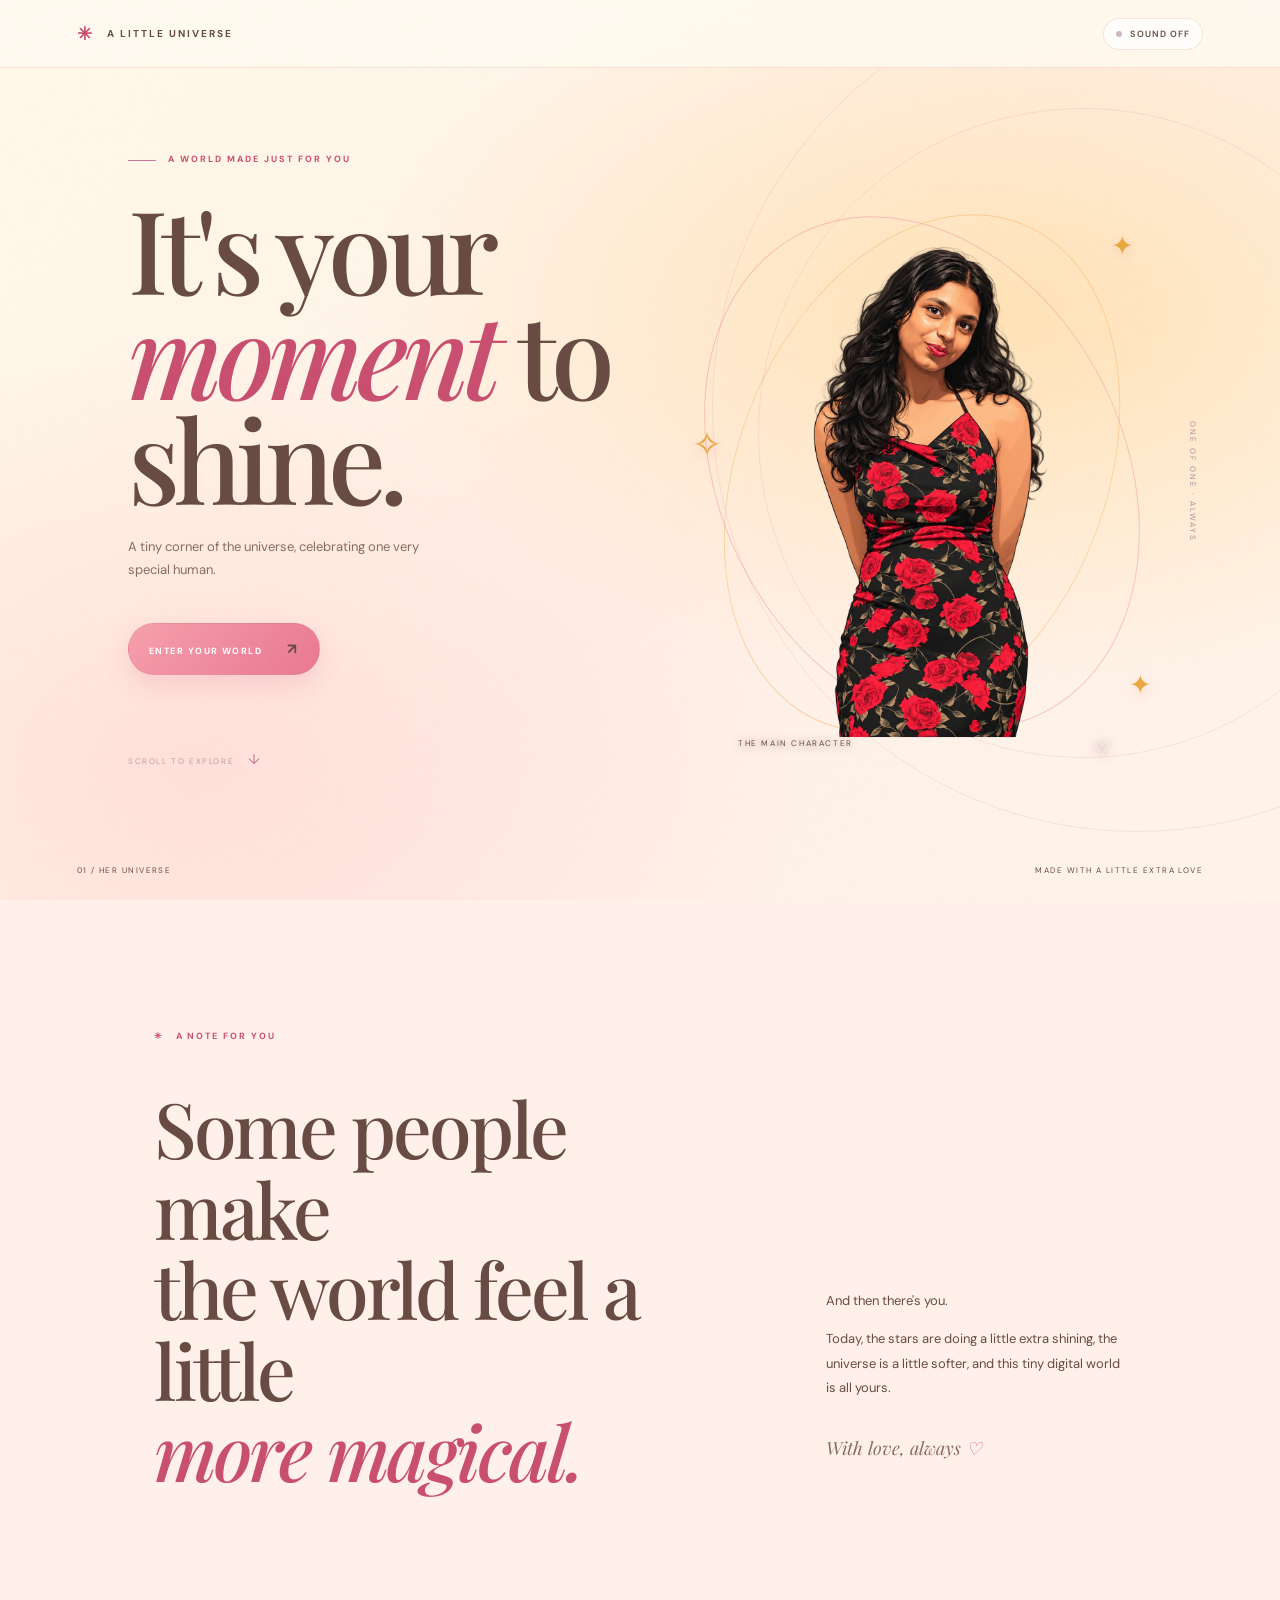
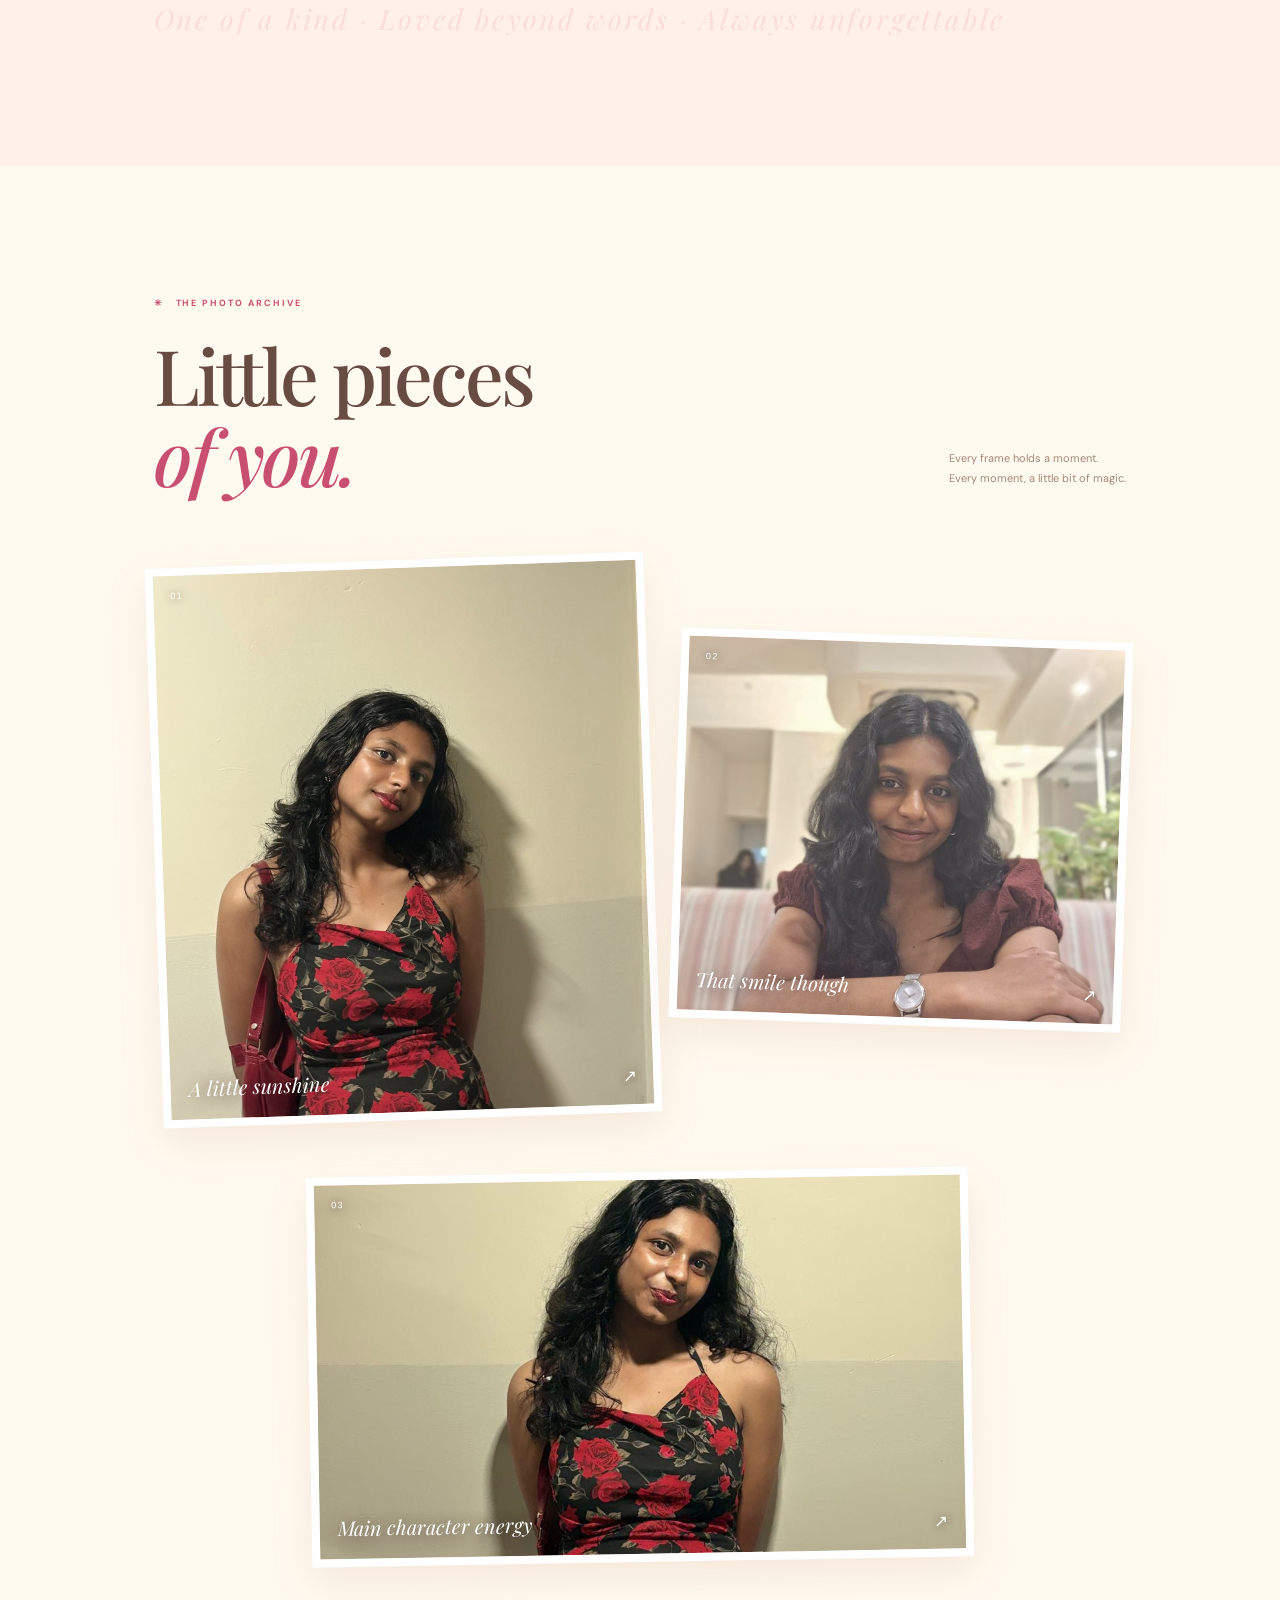
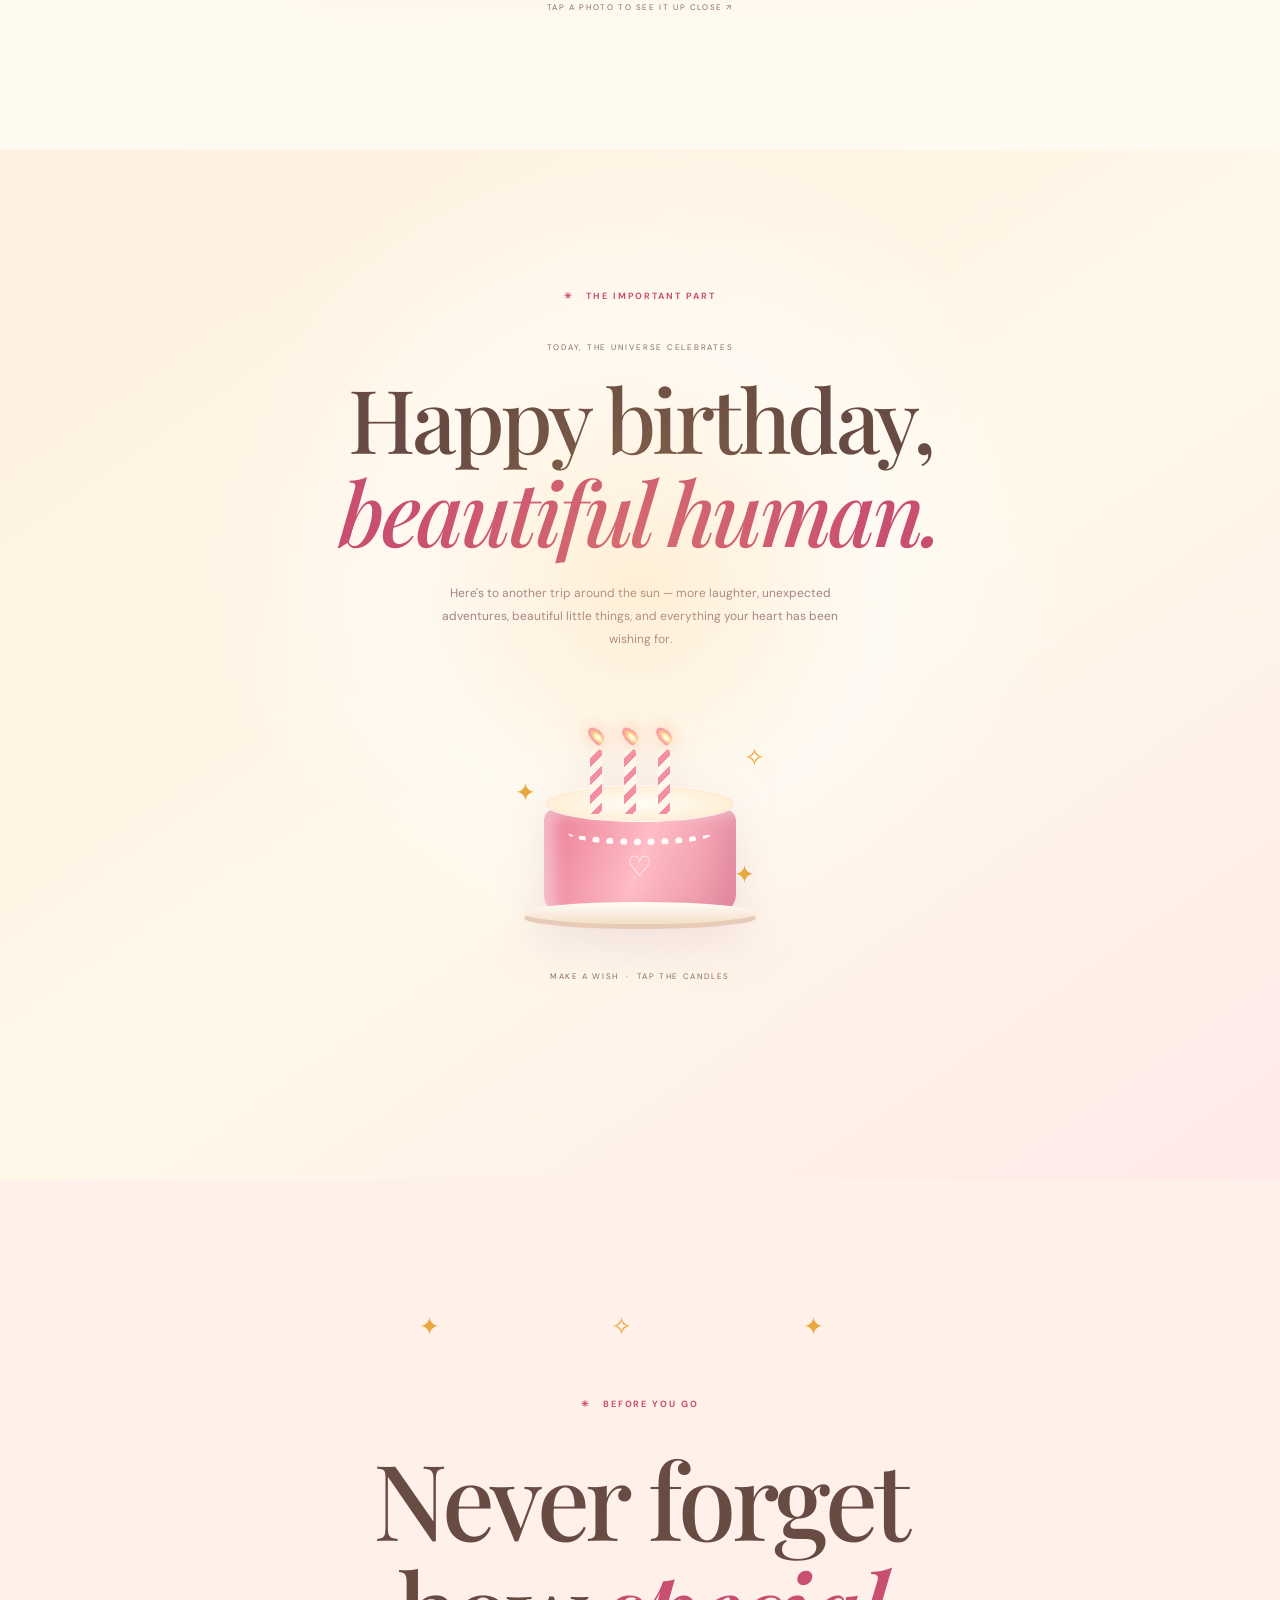
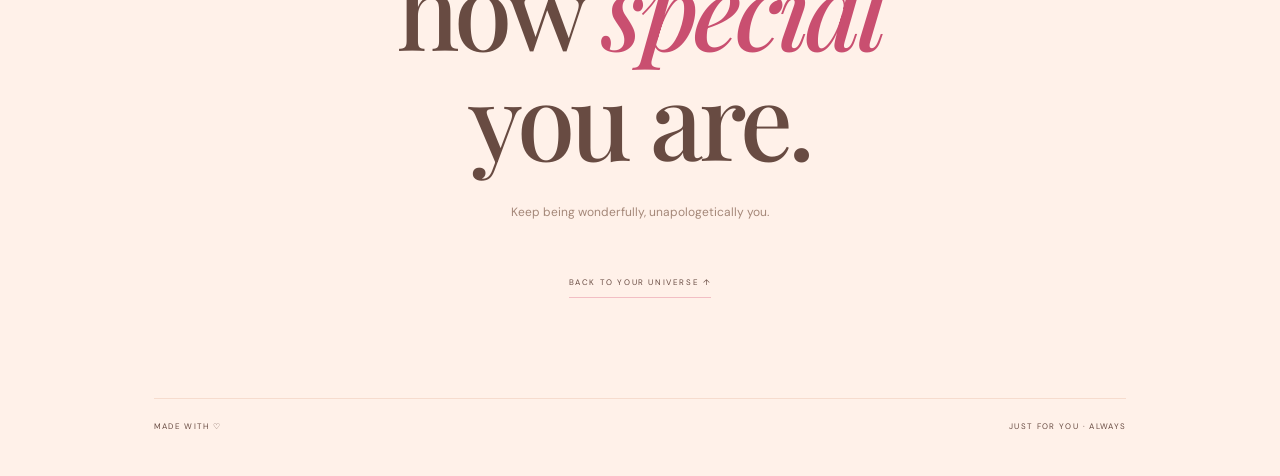
==== commit 4bc4594d: "Refactor HTML structure and update styles Updated theme color and description meta tags. Changed bra" ====
--- a/index.html
+++ b/index.html
@@ -1,20 +1,200 @@
 
-<!DOCTYPE html>
+<!doctype html>
 <html lang="en">
 <head>
   <meta charset="UTF-8" />
   <meta name="viewport" content="width=device-width, initial-scale=1.0" />
-  <meta name="theme-color" content="#fff7f4" />
-  <meta name="description" content="A little dreamy universe made to celebrate someone wonderful." />
+  <meta name="theme-color" content="#fffaf0" />
+  <meta name="description" content="A little universe made to celebrate someone wonderful." />
 
   <title>A Little Universe ♡</title>
 
   <link rel="preconnect" href="https://fonts.googleapis.com">
   <link rel="preconnect" href="https://fonts.gstatic.com" crossorigin>
-
-  <link href="https://fonts.googleapis.com/css2?family=DM+Sans:wght@400;500;600;700&family=Playfair+Display:ital,wght@0,500;0,600;0,700;1,500;1,600&family=Caveat:wght@400;500;600;700&display=swap" rel="stylesheet">
+  <link href="https://fonts.googleapis.com/css2?family=DM+Sans:wght@400;500;600;700&family=Playfair+Display:ital,wght@0,500;0,600;0,700;1,500;1,600&display=swap" rel="stylesheet">
 
   <link rel="stylesheet" href="style.css" />
+
+  <style>
+    /* TRANSPARENT CARTOON PORTRAIT */
+    .portrait-frame {
+      background: transparent !important;
+      border: none !important;
+      box-shadow: none !important;
+      border-radius: 0 !important;
+      overflow: visible !important;
+      transform: none !important;
+    }
+
+    .hero-photo {
+      width: 100%;
+      height: 100%;
+      object-fit: contain !important;
+      object-position: center bottom;
+      background: transparent !important;
+      filter: none !important;
+    }
+
+    /* KEEP THE DESKTOP LAYOUT SPACED */
+    @media (min-width: 701px) {
+      .hero-copy {
+        width: 48%;
+        max-width: 560px;
+      }
+
+      .hero-art {
+        width: min(40vw, 460px);
+      }
+    }
+
+    /* MOBILE LAYOUT: TEXT, BUTTON, THEN IMAGE */
+    @media (max-width: 700px) {
+      .hero {
+        display: flex !important;
+        flex-direction: column !important;
+        align-items: center !important;
+        justify-content: flex-start !important;
+        height: auto !important;
+        min-height: 0 !important;
+        max-height: none !important;
+        padding: 100px 7vw 45px !important;
+        overflow: hidden !important;
+        gap: 18px !important;
+      }
+
+      .hero-copy {
+        position: relative !important;
+        width: 100% !important;
+        max-width: 480px !important;
+        text-align: center !important;
+        z-index: 3 !important;
+      }
+
+      .eyebrow {
+        font-size: 9px !important;
+        letter-spacing: .12em !important;
+      }
+
+      .hero h1 {
+        font-size: clamp(55px, 15vw, 76px) !important;
+        line-height: .98 !important;
+        margin: 20px 0 !important;
+      }
+
+      .hero-sub {
+        margin: 0 auto !important;
+        max-width: 290px !important;
+        font-size: 13px !important;
+        line-height: 1.7 !important;
+      }
+
+      .primary-button {
+        display: inline-flex !important;
+        align-items: center !important;
+        justify-content: center !important;
+        margin: 22px auto 0 !important;
+        position: relative !important;
+        z-index: 5 !important;
+        padding: 15px 22px !important;
+        font-size: 10px !important;
+      }
+
+      .primary-button span {
+        margin-left: 12px !important;
+      }
+
+      .scroll-note {
+        margin: 22px 0 0 !important;
+        font-size: 9px !important;
+      }
+
+      .hero-art {
+        position: relative !important;
+        top: auto !important;
+        right: auto !important;
+        bottom: auto !important;
+        transform: none !important;
+        width: min(88vw, 370px) !important;
+        height: min(112vw, 440px) !important;
+        min-height: 0 !important;
+        flex: 0 0 auto !important;
+        margin: 0 auto !important;
+        z-index: 2 !important;
+      }
+
+      .portrait-frame {
+        position: absolute !important;
+        inset: 0 !important;
+        width: 100% !important;
+        height: 100% !important;
+      }
+
+      .hero-photo {
+        width: 100% !important;
+        height: 100% !important;
+        object-fit: contain !important;
+        object-position: center bottom !important;
+      }
+
+      .photo-caption {
+        bottom: 0 !important;
+      }
+
+      .side-note {
+        display: none !important;
+      }
+
+      .hero-bottom {
+        position: relative !important;
+        bottom: auto !important;
+        left: auto !important;
+        width: 100% !important;
+        display: flex !important;
+        justify-content: space-between !important;
+        gap: 10px !important;
+        margin-top: 12px !important;
+        font-size: 7px !important;
+      }
+
+      /* Readable replacement for the special/rare text */
+      .orbit-word {
+        display: block !important;
+        position: relative !important;
+        width: 100% !important;
+        max-width: 340px !important;
+        margin: 45px auto 0 !important;
+        padding: 0 12px !important;
+        white-space: normal !important;
+        text-align: center !important;
+        font-family: 'DM Sans', sans-serif !important;
+        font-size: 13px !important;
+        line-height: 2 !important;
+        letter-spacing: .04em !important;
+        overflow-wrap: break-word !important;
+        animation: none !important;
+      }
+    }
+
+    @media (max-width: 380px) {
+      .hero {
+        padding-left: 6vw !important;
+        padding-right: 6vw !important;
+      }
+
+      .hero-art {
+        width: 90vw !important;
+        height: 108vw !important;
+      }
+
+      .hero h1 {
+        font-size: 54px !important;
+      }
+
+      .primary-button {
+        font-size: 9px !important;
+      }
+    }
+  </style>
 </head>
 
 <body>
@@ -22,11 +202,9 @@
   <div class="noise"></div>
   <div class="cursor-glow" aria-hidden="true"></div>
 
-  <!-- NAVIGATION -->
   <header class="topbar">
     <a class="brand" href="#home" aria-label="Back to top">
-      <span class="brand-mark">✿</span>
-      A LITTLE UNIVERSE
+      <span class="brand-mark">✳</span> A LITTLE UNIVERSE
     </a>
 
     <button class="sound-toggle" id="soundToggle" aria-label="Toggle ambient sound">
@@ -49,18 +227,17 @@
 
         <p class="eyebrow">
           <span class="eyebrow-line"></span>
-          A LITTLE WORLD MADE JUST FOR YOU
+          A WORLD MADE JUST FOR YOU
         </p>
 
         <h1>
           It's your<br>
-          <em>special</em><br>
-          kind of magic.
+          <em>moment</em> to<br>
+          shine.
         </h1>
 
         <p class="hero-sub">
-          A tiny corner of the internet, filled with memories,
-          pretty little things and a whole lot of love.
+          A tiny corner of the universe, celebrating one very special human.
         </p>
 
         <button class="primary-button" id="enterButton">
@@ -73,6 +250,7 @@
 
       </div>
 
+      <!-- NEW TRANSPARENT CARTOON PHOTO -->
       <div class="hero-art" id="heroArt">
 
         <div class="halo halo-back"></div>
@@ -80,15 +258,15 @@
 
         <div class="portrait-frame">
           <img
-            src="assets/1st.jpeg"
-            alt="Birthday girl"
+            src="assets/Stylized%20Rose%20Dress%20Portrait.png"
+            alt="Cartoon portrait in a beautiful rose-print dress"
             class="hero-photo"
           >
         </div>
 
         <div class="floating-star star-a">✦</div>
         <div class="floating-star star-b">✧</div>
-        <div class="floating-star star-c">♡</div>
+        <div class="floating-star star-c">✦</div>
 
         <div class="photo-caption">
           <span>THE MAIN CHARACTER</span>
@@ -100,57 +278,46 @@
       </div>
 
       <div class="hero-bottom">
-        <span>01 / HER LITTLE WORLD</span>
-        <span>MADE WITH EXTRA LOVE ♡</span>
+        <span>01 / HER UNIVERSE</span>
+        <span>MADE WITH A LITTLE EXTRA LOVE</span>
       </div>
 
     </section>
 
-
-    <!-- INTRODUCTION -->
+    <!-- INTRO -->
     <section class="intro section-pad" id="story">
 
-      <div class="section-kicker">✿ &nbsp; A LITTLE NOTE FOR YOU</div>
+      <div class="section-kicker">✳ &nbsp; A NOTE FOR YOU</div>
 
       <div class="intro-grid">
 
         <h2>
           Some people make<br>
-          ordinary days feel<br>
-          <em>extraordinary.</em>
+          the world feel a little<br>
+          <em>more magical.</em>
         </h2>
 
         <div class="intro-text">
-
-          <p>And then there's you. ♡</p>
+          <p>And then there's you.</p>
 
           <p>
-            If the universe had a favourites list,
-            you would definitely be on it.
-            Today, the stars shine a little brighter
-            because it's your day.
+            Today, the stars are doing a little extra shining,
+            the universe is a little softer, and this tiny digital
+            world is all yours.
           </p>
 
-          <p>
-            So here's a little digital world,
-            made just to remind you how wonderful you are.
+          <p class="signature">
+            With love, always <span>♡</span>
           </p>
-
-          <p class="signature">
-            With love, always
-            <span>♡</span>
-          </p>
-
         </div>
 
       </div>
 
       <div class="orbit-word">
-        SPECIAL · RARE · UNFORGETTABLE · SPECIAL · RARE · UNFORGETTABLE ·
+        One of a kind · Loved beyond words · Always unforgettable
       </div>
 
     </section>
-
 
     <!-- PHOTO GALLERY -->
     <section class="gallery section-pad" id="memories">
@@ -158,86 +325,80 @@
       <div class="section-heading">
 
         <div>
-          <div class="section-kicker">✿ &nbsp; THE LITTLE PHOTO DIARY</div>
+          <div class="section-kicker">✳ &nbsp; THE PHOTO ARCHIVE</div>
 
           <h2>
-            A collection<br>
-            of <em>you.</em>
+            Little pieces<br>
+            <em>of you.</em>
           </h2>
         </div>
 
         <p>
-          Little moments, pretty memories,
-          and photographs worth keeping forever.
+          Every frame holds a moment.<br>
+          Every moment, a little bit of magic.
         </p>
 
       </div>
 
       <div class="gallery-grid">
 
-        <button
-          class="memory-card memory-tall"
+        <button class="memory-card memory-tall"
           data-full="assets/photo-1.jpeg"
-          aria-label="Open photo one"
-        >
-          <img src="assets/photo-1.jpeg" alt="A special memory">
+          aria-label="Open photo one">
+
+          <img src="assets/photo-1.jpeg" alt="Birthday girl in a floral dress">
           <span class="memory-index">01</span>
-          <span class="memory-label">A little sunshine ♡</span>
+          <span class="memory-label">A little sunshine</span>
           <span class="expand-icon">↗</span>
+
         </button>
 
-        <button
-          class="memory-card memory-offset"
+        <button class="memory-card memory-offset"
           data-full="assets/photo-2.jpeg"
-          aria-label="Open photo two"
-        >
-          <img src="assets/photo-2.jpeg" alt="A happy moment">
+          aria-label="Open photo two">
+
+          <img src="assets/photo-2.jpeg" alt="Birthday girl smiling">
           <span class="memory-index">02</span>
           <span class="memory-label">That smile though</span>
           <span class="expand-icon">↗</span>
+
         </button>
 
-        <button
-          class="memory-card memory-wide"
+        <button class="memory-card memory-wide"
           data-full="assets/photo-3.jpeg"
-          aria-label="Open photo three"
-        >
-          <img src="assets/photo-3.jpeg" alt="Another beautiful memory">
+          aria-label="Open photo three">
+
+          <img src="assets/photo-3.jpeg" alt="Birthday girl posing for a photo">
           <span class="memory-index">03</span>
-          <span class="memory-label">Forever the main character</span>
+          <span class="memory-label">Main character energy</span>
           <span class="expand-icon">↗</span>
+
         </button>
 
       </div>
 
-      <p class="gallery-hint">
-        TAP A PHOTO TO SEE IT UP CLOSE ↗
-      </p>
+      <p class="gallery-hint">TAP A PHOTO TO SEE IT UP CLOSE ↗</p>
 
     </section>
 
-
-    <!-- BIRTHDAY SURPRISE -->
+    <!-- BIRTHDAY CAKE -->
     <section class="birthday section-pad" id="surprise">
 
       <div class="birthday-glow"></div>
 
-      <div class="section-kicker">✿ &nbsp; THE MOST IMPORTANT PART</div>
-
-      <p class="birthday-pre">
-        A LITTLE WISH FOR YOUR SPECIAL DAY
-      </p>
+      <div class="section-kicker">✳ &nbsp; THE IMPORTANT PART</div>
+
+      <p class="birthday-pre">TODAY, THE UNIVERSE CELEBRATES</p>
 
       <h2>
         Happy birthday,<br>
-        <em>pretty soul.</em>
+        <em>beautiful human.</em>
       </h2>
 
       <p class="birthday-copy">
-        Here's to another trip around the sun.
-        May life bring you beautiful surprises,
-        genuine happiness, endless laughter,
-        and all the little things your heart wishes for.
+        Here's to another trip around the sun — more laughter,
+        unexpected adventures, beautiful little things, and
+        everything your heart has been wishing for.
       </p>
 
       <div class="cake-stage" id="cakeStage">
@@ -247,19 +408,9 @@
         <div class="cake-sparkle cake-s3">✦</div>
 
         <div class="candles">
-
-          <button class="candle" aria-label="Blow out candle one">
-            <i></i>
-          </button>
-
-          <button class="candle" aria-label="Blow out candle two">
-            <i></i>
-          </button>
-
-          <button class="candle" aria-label="Blow out candle three">
-            <i></i>
-          </button>
-
+          <button class="candle" aria-label="Blow out candle one"><i></i></button>
+          <button class="candle" aria-label="Blow out candle two"><i></i></button>
+          <button class="candle" aria-label="Blow out candle three"><i></i></button>
         </div>
 
         <div class="cake-top"></div>
@@ -274,7 +425,7 @@
       </div>
 
       <p class="cake-instruction" id="cakeInstruction">
-        MAKE A WISH · TAP THE CANDLES
+        MAKE A WISH &nbsp;·&nbsp; TAP THE CANDLES
       </p>
 
       <p class="wish-message" id="wishMessage" aria-live="polite">
@@ -283,27 +434,23 @@
 
     </section>
 
-
     <!-- FINAL MESSAGE -->
     <section class="finale section-pad">
 
-      <div class="finale-stars">✦ &nbsp; ✧ &nbsp; ♡ &nbsp; ✦</div>
-
-      <p class="section-kicker">✿ &nbsp; ONE LAST THING</p>
+      <div class="finale-stars">✦ &nbsp; ✧ &nbsp; ✦</div>
+
+      <p class="section-kicker">✳ &nbsp; BEFORE YOU GO</p>
 
       <h2>
         Never forget<br>
-        how <em>magical</em><br>
+        how <em>special</em><br>
         you are.
       </h2>
 
-      <p>
-        Keep growing, keep glowing,
-        and keep being wonderfully you.
-      </p>
+      <p>Keep being wonderfully, unapologetically you.</p>
 
       <a class="back-top" href="#home">
-        BACK TO YOUR LITTLE WORLD ↑
+        BACK TO YOUR UNIVERSE ↑
       </a>
 
       <div class="footer-line">
@@ -315,7 +462,21 @@
 
   </main>
 
-  <script src="script.js"></script>
+  <!-- PHOTO LIGHTBOX -->
+  <div class="lightbox" id="lightbox"
+    role="dialog" aria-modal="true" aria-label="Photo viewer">
+
+    <button class="lightbox-close" id="lightboxClose"
+      aria-label="Close photo">×</button>
+
+    <img id="lightboxImage" src="" alt="Expanded memory">
+
+    <p>TINY MOMENTS, BIG MEMORIES ♡</p>
+
+  </div>
+
+  <!-- KEEP THIS AS A MODULE: IT POWERS THE INTERACTIONS -->
+  <script type="module" src="script.js"></script>
 
 </body>
 </html>
--- a/style.css
+++ b/style.css
@@ -1,4 +1,1370 @@
-:root{--bg:#08070d;--panel:#12101a;--ink:#f5eff2;--muted:#a59aa9;--pink:#f0a7bd;--lilac:#b9a8ef;--line:rgba(255,255,255,.13);--serif:'Playfair Display',Georgia,serif;--sans:'DM Sans',sans-serif}*{box-sizing:border-box}html{scroll-behavior:smooth;scroll-padding-top:70px}body{margin:0;background:var(--bg);color:var(--ink);font-family:var(--sans);overflow-x:hidden}button,a{-webkit-tap-highlight-color:transparent}.noise{position:fixed;inset:0;pointer-events:none;z-index:20;opacity:.055;background-image:url("data:image/svg+xml,%3Csvg viewBox='0 0 180 180' xmlns='http://www.w3.org/2000/svg'%3E%3Cfilter id='n'%3E%3CfeTurbulence type='fractalNoise' baseFrequency='.9' numOctaves='3' stitchTiles='stitch'/%3E%3C/filter%3E%3Crect width='100%25' height='100%25' filter='url(%23n)' opacity='.5'/%3E%3C/svg%3E")}.cursor-glow{position:fixed;width:260px;height:260px;border-radius:50%;background:radial-gradient(circle,rgba(192,151,220,.12),transparent 68%);pointer-events:none;z-index:0;transform:translate(-50%,-50%)}.topbar{height:68px;padding:0 6vw;display:flex;align-items:center;justify-content:space-between;position:absolute;z-index:5;top:0;left:0;width:100%;border-bottom:1px solid var(--line)}.brand{font-size:10px;letter-spacing:.2em;color:var(--ink);text-decoration:none;font-weight:700}.brand-mark{font-size:18px;color:var(--pink);vertical-align:middle;margin-right:9px}.sound-toggle{background:none;border:1px solid var(--line);color:var(--muted);padding:9px 12px;border-radius:30px;font:600 9px var(--sans);letter-spacing:.12em;display:flex;align-items:center;gap:8px}.sound-dot{height:6px;width:6px;background:#777;border-radius:50%}.sound-toggle.active .sound-dot{background:var(--pink);box-shadow:0 0 10px var(--pink)}.hero{min-height:760px;height:100svh;max-height:1050px;position:relative;display:flex;align-items:center;padding:110px 10vw 90px;overflow:hidden;background:radial-gradient(ellipse at 72% 46%,#211827 0%,#100d17 33%,#08070d 70%)}#three-bg{position:absolute;inset:0;width:100%;height:100%;z-index:1;pointer-events:none}.hero-copy{position:relative;z-index:3;width:52%;max-width:600px}.eyebrow,.section-kicker{font-size:9px;letter-spacing:.22em;color:var(--pink);font-weight:700}.eyebrow-line{display:inline-block;width:28px;height:1px;background:var(--pink);vertical-align:middle;margin-right:8px}.hero h1{font:500 clamp(64px,9vw,126px)/.91 var(--serif);letter-spacing:-.055em;margin:30px 0 25px}.hero h1 em,h2 em{font-weight:500;color:var(--pink)}.hero-sub{max-width:300px;color:#b9afbc;font-size:13px;line-height:1.8}.primary-button{margin-top:28px;padding:15px 20px;background:var(--pink);border:0;color:#171018;font:700 9px var(--sans);letter-spacing:.16em;border-radius:2px;cursor:pointer;transition:.25s}.primary-button span{font-size:15px;margin-left:22px}.primary-button:active{transform:scale(.97)}.scroll-note{margin-top:75px;color:#77717c;font-size:8px;letter-spacing:.2em}.scroll-note span{color:var(--pink);margin-left:10px;font-size:14px}.hero-art{position:absolute;right:10%;top:50%;width:min(38vw,440px);height:min(65vh,600px);min-height:410px;transform:translateY(-47%);perspective:1000px;z-index:2;transition:transform .2s}.portrait-frame{position:absolute;inset:5% 9% 4%;overflow:hidden;border-radius:48% 48% 12px 12px;border:1px solid rgba(255,255,255,.2);box-shadow:0 30px 100px rgba(0,0,0,.65),0 0 70px rgba(212,155,195,.12);transform:rotateY(-8deg) rotateZ(2deg);background:#241b25}.hero-photo{width:100%;height:100%;object-fit:cover;object-position:center 22%;filter:saturate(.78) contrast(1.04)}.halo{position:absolute;border:1px solid rgba(230,178,210,.36);border-radius:50%;left:0;right:0;top:5%;bottom:3%;transform:rotate(22deg) scaleX(.8)}.halo-front{transform:rotate(-27deg) scaleX(.88);border-color:rgba(186,164,232,.28)}.floating-star{position:absolute;color:var(--pink);text-shadow:0 0 20px var(--pink);font-size:27px}.star-a{top:9%;right:4%}.star-b{top:42%;left:0;font-size:36px;color:var(--lilac)}.star-c{bottom:10%;right:0}.photo-caption{position:absolute;bottom:0;left:10%;right:9%;display:flex;justify-content:space-between;font-size:8px;letter-spacing:.2em;color:#d8cbd9}.photo-caption b{color:var(--pink);font-size:17px}.side-note{position:absolute;right:-10%;top:42%;writing-mode:vertical-rl;font-size:8px;letter-spacing:.25em;color:#82758c}.hero-orbit{position:absolute;border:1px solid rgba(255,255,255,.045);border-radius:50%;pointer-events:none}.orbit-one{width:650px;height:650px;right:-10%;top:12%}.orbit-two{width:850px;height:850px;right:-22%;top:-2%}.hero-bottom{position:absolute;bottom:25px;left:6vw;right:6vw;display:flex;justify-content:space-between;color:#69616f;font-size:8px;letter-spacing:.18em}.section-pad{padding:130px 12vw;position:relative}.intro{background:#100d15;overflow:hidden}.intro-grid{display:grid;grid-template-columns:1.3fr .7fr;gap:9vw;align-items:end;margin-top:45px}.intro h2,.section-heading h2,.birthday h2,.finale h2{font:500 clamp(42px,6vw,78px)/1.05 var(--serif);letter-spacing:-.04em;margin:0}.intro-text{color:#b8aebb;font-size:13px;line-height:1.9;max-width:340px;padding-bottom:7px}.signature{margin-top:30px;color:var(--ink);font-family:var(--serif);font-style:italic;font-size:18px}.signature span{color:var(--pink)}.orbit-word{white-space:nowrap;overflow:hidden;margin-top:110px;color:rgba(239,167,189,.14);font:italic 28px var(--serif);letter-spacing:.1em}.gallery{background:#08070d}.section-heading{display:flex;align-items:end;justify-content:space-between;margin-bottom:65px}.section-heading>p{font-size:11px;line-height:1.8;color:var(--muted);margin:0 0 7px}.section-heading h2{margin-top:25px}.gallery-grid{display:grid;grid-template-columns:1.05fr .95fr;gap:22px;align-items:start}.memory-card{position:relative;display:block;width:100%;padding:0;border:1px solid rgba(255,255,255,.12);background:#17121a;overflow:hidden;cursor:pointer;text-align:left;box-shadow:0 18px 45px rgba(0,0,0,.3);transition:transform .45s cubic-bezier(.2,.7,.2,1),box-shadow .3s}.memory-card img{width:100%;height:100%;display:block;object-fit:cover;filter:saturate(.8);transition:transform .7s,filter .5s}.memory-card:active{transform:scale(.985)}.memory-card:hover img{transform:scale(1.045);filter:saturate(1)}.memory-tall{height:560px;transform:rotate(-2deg)}.memory-offset{height:390px;margin-top:75px;transform:rotate(2deg)}.memory-wide{grid-column:1/3;width:68%;height:390px;margin:30px auto 0;transform:rotate(-1deg)}.memory-index,.memory-label,.expand-icon{position:absolute;z-index:1}.memory-index{top:15px;left:17px;font-size:9px;letter-spacing:.15em;color:white}.memory-label{bottom:18px;left:18px;color:white;font:italic 20px var(--serif);text-shadow:0 2px 15px #000}.expand-icon{right:17px;bottom:17px;color:white;font-size:17px}.gallery-hint{text-align:center;margin-top:40px;font-size:8px;letter-spacing:.2em;color:#827887}.birthday{background:radial-gradient(ellipse at 50% 45%,#291a2c 0%,#120e19 48%,#09070d 85%);text-align:center;overflow:hidden;padding-top:140px;padding-bottom:140px}.birthday-glow{position:absolute;width:500px;height:500px;left:50%;top:42%;transform:translate(-50%,-50%);background:radial-gradient(circle,rgba(226,157,196,.14),transparent 68%);pointer-events:none}.birthday-pre{font-size:8px;letter-spacing:.22em;color:#b6a6b7;margin:40px 0 20px}.birthday h2{font-size:clamp(46px,7vw,88px)}.birthday-copy{max-width:420px;margin:25px auto 0;color:#b9adbd;font-size:12px;line-height:1.9}.cake-stage{position:relative;width:250px;height:220px;margin:70px auto 20px;filter:drop-shadow(0 20px 30px rgba(0,0,0,.3))}.cake-body{position:absolute;bottom:27px;left:29px;width:192px;height:105px;border-radius:12px 12px 20px 20px;background:linear-gradient(110deg,#bd718e,#f0b6c7 50%,#b96e8b);box-shadow:inset -15px -4px 25px rgba(104,37,69,.25),inset 10px 5px 15px rgba(255,255,255,.3)}.cake-top{position:absolute;z-index:2;bottom:119px;left:29px;width:192px;height:37px;border-radius:50%;background:radial-gradient(ellipse,#ffe4e8 0%,#f7c4d1 65%,#d68ca7 100%);border:1px solid rgba(255,255,255,.5)}.icing-drip{position:absolute;top:12px;left:24px;width:145px;height:24px;border-radius:0 0 50% 50%;border-bottom:7px dotted rgba(255,246,247,.9)}.cake-heart{position:absolute;top:39px;left:83px;color:#fff0f3;font-size:28px}.cake-plate{position:absolute;bottom:17px;left:9px;width:232px;height:22px;border-radius:50%;background:linear-gradient(#f4d8e2,#9f7a94);box-shadow:0 5px 0 #6e526d}.candles{position:absolute;z-index:4;top:28px;left:75px;display:flex;gap:22px}.candle{position:relative;width:12px;height:65px;border:0;border-radius:4px 4px 1px 1px;background:repeating-linear-gradient(135deg,#f8d6e1 0 7px,#bd8cce 7px 13px);cursor:pointer;padding:0}.candle i{position:absolute;width:12px;height:19px;background:radial-gradient(ellipse at 50% 65%,#fff7c7 0 18%,#ffbd72 35%,#ff6d8e 70%,transparent 72%);border-radius:50% 50% 50% 0;transform:rotate(-45deg);top:-23px;left:0;filter:drop-shadow(0 0 8px #ffad76);animation:flicker .7s infinite alternate}.candle.out i{display:none}@keyframes flicker{from{transform:rotate(-48deg) scale(.9)}to{transform:rotate(-40deg) scale(1.1)}}.cake-sparkle{position:absolute;color:var(--pink);font-size:25px;animation:twinkle 2s infinite}.cake-s1{left:0;top:55px}.cake-s2{right:0;top:20px;animation-delay:.6s}.cake-s3{right:10px;bottom:50px;animation-delay:1s}@keyframes twinkle{50%{opacity:.3;transform:scale(.7) rotate(25deg)}}.cake-instruction{font-size:8px;letter-spacing:.2em;color:#bba9bd;margin-top:30px}.wish-message{height:25px;color:var(--pink);font:italic 17px var(--serif);opacity:0;transition:opacity .6s}.wish-message.show{opacity:1}.finale{text-align:center;background:#08070d;padding-top:130px;padding-bottom:45px;overflow:hidden}.finale-stars{color:var(--pink);font-size:25px;letter-spacing:1.5em;margin-bottom:55px}.finale h2{font-size:clamp(58px,9vw,105px);margin:32px 0}.finale>p:not(.section-kicker){color:var(--muted);font-size:12px}.back-top{display:inline-block;margin-top:45px;color:var(--pink);font-size:8px;letter-spacing:.2em;text-decoration:none;border-bottom:1px solid rgba(240,167,189,.4);padding-bottom:10px}.footer-line{display:flex;justify-content:space-between;border-top:1px solid var(--line);padding-top:22px;margin-top:100px;color:#706775;font-size:8px;letter-spacing:.17em}.lightbox{position:fixed;inset:0;background:rgba(5,4,8,.94);z-index:50;display:flex;flex-direction:column;align-items:center;justify-content:center;padding:35px;opacity:0;visibility:hidden;transition:.3s;backdrop-filter:blur(12px)}.lightbox.open{opacity:1;visibility:visible}.lightbox img{max-width:min(85vw,620px);max-height:78vh;object-fit:contain;border:1px solid rgba(255,255,255,.18);box-shadow:0 25px 80px #000}.lightbox p{font-size:8px;letter-spacing:.2em;color:var(--pink);margin-top:18px}.lightbox-close{position:absolute;right:25px;top:18px;background:none;border:0;color:white;font-size:35px;font-weight:200;cursor:pointer}.reveal{opacity:0;transform:translateY(30px);transition:opacity .8s,transform .8s}.reveal.visible{opacity:1;transform:translateY(0)}
-@media(max-width:700px){.topbar{height:60px;padding:0 6vw}.brand{font-size:8px}.hero{height:auto;min-height:850px;max-height:none;padding:115px 8vw 75px;display:block;background:radial-gradient(ellipse at 70% 46%,#241829 0%,#100d17 43%,#08070d 80%)}.hero-copy{width:100%;max-width:none}.hero h1{font-size:clamp(65px,17vw,94px);margin:24px 0 17px}.hero-sub{font-size:11px;max-width:260px}.primary-button{margin-top:20px;padding:14px 16px}.scroll-note{margin-top:35px}.hero-art{width:73vw;height:390px;min-height:0;right:9%;top:auto;bottom:42px;transform:none}.portrait-frame{inset:3% 10% 2%}.photo-caption{bottom:-2px}.side-note{right:-6%}.orbit-one{width:430px;height:430px;right:-35%;top:42%}.orbit-two{width:560px;height:560px;right:-50%;top:33%}.hero-bottom{bottom:16px;font-size:6px}.section-pad{padding:85px 8vw}.intro-grid{grid-template-columns:1fr;gap:28px;margin-top:32px}.intro h2,.section-heading h2{font-size:49px}.intro-text{font-size:12px}.orbit-word{margin-top:65px;font-size:20px}.section-heading{display:block;margin-bottom:40px}.section-heading>p{margin-top:20px}.gallery-grid{gap:12px}.memory-tall{height:360px}.memory-offset{height:265px;margin-top:50px}.memory-wide{width:84%;height:280px;margin-top:18px}.memory-label{font-size:15px;left:12px;bottom:13px}.memory-index{top:12px;left:12px}.expand-icon{right:12px;bottom:12px}.birthday{padding-top:100px;padding-bottom:100px}.birthday-pre{margin-top:30px;font-size:7px}.birthday h2{font-size:49px}.birthday-copy{font-size:11px}.cake-stage{transform:scale(.9);margin-top:50px;margin-bottom:0}.finale{padding-top:90px}.finale h2{font-size:68px}.footer-line{font-size:6px;margin-top:75px}.cursor-glow{display:none}}
-@media(max-width:380px){.hero{min-height:810px}.hero-art{height:350px}.memory-tall{height:310px}.memory-offset{height:235px}.birthday h2{font-size:43px}.finale h2{font-size:58px}}
-@media(prefers-reduced-motion:reduce){*,*::before,*::after{scroll-behavior:auto!important;animation-duration:.01ms!important;transition-duration:.01ms!important}}
+
+/* PASTEL PINK & WHITE PINTEREST THEME */
+
+:root {
+  --bg: #fff9fb;
+  --panel: #fff0f5;
+  --ink: #604653;
+  --muted: #9b7e8b;
+  --pink: #e99ab5;
+  --lilac: #c9b9e8;
+  --line: rgba(191, 137, 160, .22);
+  --serif: 'Playfair Display', Georgia, serif;
+  --sans: 'DM Sans', sans-serif;
+}
+
+* {
+  box-sizing: border-box;
+}
+
+html {
+  scroll-behavior: smooth;
+  scroll-padding-top: 70px;
+}
+
+body {
+  margin: 0;
+  background: var(--bg);
+  color: var(--ink);
+  font-family: var(--sans);
+  overflow-x: hidden;
+}
+
+button, a {
+  -webkit-tap-highlight-color: transparent;
+}
+
+/* Background effects */
+
+.noise {
+  position: fixed;
+  inset: 0;
+  pointer-events: none;
+  z-index: 20;
+  opacity: .025;
+  background-image: url("data:image/svg+xml,%3Csvg viewBox='0 0 180 180' xmlns='http://www.w3.org/2000/svg'%3E%3Cfilter id='n'%3E%3CfeTurbulence type='fractalNoise' baseFrequency='.9' numOctaves='3' stitchTiles='stitch'/%3E%3C/filter%3E%3Crect width='100%25' height='100%25' filter='url(%23n)' opacity='.5'/%3E%3C/svg%3E");
+}
+
+.cursor-glow {
+  position: fixed;
+  width: 260px;
+  height: 260px;
+  border-radius: 50%;
+  background: radial-gradient(circle, rgba(239,180,204,.22), transparent 68%);
+  pointer-events: none;
+  z-index: 0;
+  transform: translate(-50%, -50%);
+}
+
+/* Navigation */
+
+.topbar {
+  height: 68px;
+  padding: 0 6vw;
+  display: flex;
+  align-items: center;
+  justify-content: space-between;
+  position: absolute;
+  z-index: 5;
+  top: 0;
+  left: 0;
+  width: 100%;
+  border-bottom: 1px solid var(--line);
+  background: rgba(255,249,251,.55);
+  backdrop-filter: blur(12px);
+}
+
+.brand {
+  font-size: 10px;
+  letter-spacing: .2em;
+  color: var(--ink);
+  text-decoration: none;
+  font-weight: 700;
+}
+
+.brand-mark {
+  font-size: 18px;
+  color: #c97998;
+  vertical-align: middle;
+  margin-right: 9px;
+}
+
+.sound-toggle {
+  background: rgba(255,255,255,.65);
+  border: 1px solid var(--line);
+  color: var(--muted);
+  padding: 9px 12px;
+  border-radius: 30px;
+  font: 600 9px var(--sans);
+  letter-spacing: .12em;
+  display: flex;
+  align-items: center;
+  gap: 8px;
+}
+
+.sound-dot {
+  height: 6px;
+  width: 6px;
+  background: #cbb9c1;
+  border-radius: 50%;
+}
+
+.sound-toggle.active .sound-dot {
+  background: #c97998;
+  box-shadow: 0 0 10px var(--pink);
+}
+
+/* Hero section */
+
+.hero {
+  min-height: 760px;
+  height: 100svh;
+  max-height: 1050px;
+  position: relative;
+  display: flex;
+  align-items: center;
+  padding: 110px 10vw 90px;
+  overflow: hidden;
+  background:
+    radial-gradient(ellipse at 78% 42%, rgba(246,211,224,.75), transparent 43%),
+    linear-gradient(125deg, #fffafc 0%, #fff3f7 52%, #f8efff 100%);
+}
+
+#three-bg {
+  position: absolute;
+  inset: 0;
+  width: 100%;
+  height: 100%;
+  z-index: 1;
+  pointer-events: none;
+}
+
+.hero-copy {
+  position: relative;
+  z-index: 3;
+  width: 52%;
+  max-width: 600px;
+}
+
+.eyebrow,
+.section-kicker {
+  font-size: 9px;
+  letter-spacing: .22em;
+  color: #c97998;
+  font-weight: 700;
+}
+
+.eyebrow-line {
+  display: inline-block;
+  width: 28px;
+  height: 1px;
+  background: #c97998;
+  vertical-align: middle;
+  margin-right: 8px;
+}
+
+.hero h1 {
+  font: 500 clamp(64px, 9vw, 126px)/.91 var(--serif);
+  letter-spacing: -.055em;
+  margin: 30px 0 25px;
+  color: #765463;
+}
+
+.hero h1 em,
+h2 em {
+  font-weight: 500;
+  color: #c97998;
+}
+
+.hero-sub {
+  max-width: 300px;
+  color: #987d89;
+  font-size: 13px;
+  line-height: 1.8;
+}
+
+.primary-button {
+  margin-top: 28px;
+  padding: 15px 20px;
+  background: linear-gradient(135deg, #f1b5ca, #e99ab5);
+  border: 1px solid rgba(201,121,152,.18);
+  color: white;
+  font: 700 9px var(--sans);
+  letter-spacing: .16em;
+  border-radius: 30px;
+  cursor: pointer;
+  box-shadow: 0 10px 25px rgba(214,143,170,.24);
+  transition: transform .25s, box-shadow .25s;
+}
+
+.primary-button span {
+  font-size: 15px;
+  margin-left: 22px;
+}
+
+.primary-button:hover {
+  transform: translateY(-2px);
+  box-shadow: 0 14px 30px rgba(214,143,170,.32);
+}
+
+.primary-button:active {
+  transform: scale(.97);
+}
+
+.scroll-note {
+  margin-top: 75px;
+  color: #b49da8;
+  font-size: 8px;
+  letter-spacing: .2em;
+}
+
+.scroll-note span {
+  color: #c97998;
+  margin-left: 10px;
+  font-size: 14px;
+}
+
+/* Main portrait */
+
+.hero-art {
+  position: absolute;
+  right: 10%;
+  top: 50%;
+  width: min(38vw, 440px);
+  height: min(65vh, 600px);
+  min-height: 410px;
+  transform: translateY(-47%);
+  perspective: 1000px;
+  z-index: 2;
+  transition: transform .2s;
+}
+
+.portrait-frame {
+  position: absolute;
+  inset: 5% 9% 4%;
+  overflow: hidden;
+  border-radius: 48% 48% 12px 12px;
+  border: 8px solid rgba(255,255,255,.78);
+  box-shadow: 0 25px 70px rgba(190,133,157,.25),
+              0 0 0 1px rgba(226,174,194,.3);
+  transform: rotateY(-8deg) rotateZ(2deg);
+  background: #f8e5ec;
+}
+
+.hero-photo {
+  width: 100%;
+  height: 100%;
+  object-fit: cover;
+  object-position: center 22%;
+  filter: saturate(.9) contrast(1.02);
+}
+
+.halo {
+  position: absolute;
+  border: 1px solid rgba(218,157,183,.55);
+  border-radius: 50%;
+  left: 0;
+  right: 0;
+  top: 5%;
+  bottom: 3%;
+  transform: rotate(22deg) scaleX(.8);
+}
+
+.halo-front {
+  transform: rotate(-27deg) scaleX(.88);
+  border-color: rgba(190,169,221,.55);
+}
+
+.floating-star {
+  position: absolute;
+  color: #c97998;
+  text-shadow: 0 4px 14px rgba(233,154,181,.4);
+  font-size: 27px;
+}
+
+.star-a {
+  top: 9%;
+  right: 4%;
+}
+
+.star-b {
+  top: 42%;
+  left: 0;
+  font-size: 36px;
+  color: var(--lilac);
+}
+
+.star-c {
+  bottom: 10%;
+  right: 0;
+}
+
+.photo-caption {
+  position: absolute;
+  bottom: 0;
+  left: 10%;
+  right: 9%;
+  display: flex;
+  justify-content: space-between;
+  font-size: 8px;
+  letter-spacing: .2em;
+  color: white;
+  text-shadow: 0 1px 8px rgba(80,48,62,.55);
+}
+
+.photo-caption b {
+  color: #ffe4ed;
+  font-size: 17px;
+}
+
+.side-note {
+  position: absolute;
+  right: -10%;
+  top: 42%;
+  writing-mode: vertical-rl;
+  font-size: 8px;
+  letter-spacing: .25em;
+  color: #b28d9e;
+}
+
+.hero-orbit {
+  position: absolute;
+  border: 1px solid rgba(220,164,188,.25);
+  border-radius: 50%;
+  pointer-events: none;
+}
+
+.orbit-one {
+  width: 650px;
+  height: 650px;
+  right: -10%;
+  top: 12%;
+}
+
+.orbit-two {
+  width: 850px;
+  height: 850px;
+  right: -22%;
+  top: -2%;
+}
+
+.hero-bottom {
+  position: absolute;
+  bottom: 25px;
+  left: 6vw;
+  right: 6vw;
+  display: flex;
+  justify-content: space-between;
+  color: #b69eaa;
+  font-size: 8px;
+  letter-spacing: .18em;
+}
+
+/* Intro section */
+
+.section-pad {
+  padding: 130px 12vw;
+  position: relative;
+}
+
+.intro {
+  background: #fff4f7;
+  overflow: hidden;
+}
+
+.intro-grid {
+  display: grid;
+  grid-template-columns: 1.3fr .7fr;
+  gap: 9vw;
+  align-items: end;
+  margin-top: 45px;
+}
+
+.intro h2,
+.section-heading h2,
+.birthday h2,
+.finale h2 {
+  font: 500 clamp(42px, 6vw, 78px)/1.05 var(--serif);
+  letter-spacing: -.04em;
+  margin: 0;
+  color: #765463;
+}
+
+.intro-text {
+  color: #987d89;
+  font-size: 13px;
+  line-height: 1.9;
+  max-width: 340px;
+  padding-bottom: 7px;
+}
+
+.signature {
+  margin-top: 30px;
+  color: var(--ink);
+  font-family: var(--serif);
+  font-style: italic;
+  font-size: 18px;
+}
+
+.signature span {
+  color: #c97998;
+}
+
+.orbit-word {
+  white-space: nowrap;
+  overflow: hidden;
+  margin-top: 110px;
+  color: rgba(201,121,152,.19);
+  font: italic 28px var(--serif);
+  letter-spacing: .1em;
+}
+
+/* Gallery */
+
+.gallery {
+  background: #fffafc;
+}
+
+.section-heading {
+  display: flex;
+  align-items: end;
+  justify-content: space-between;
+  margin-bottom: 65px;
+}
+
+.section-heading > p {
+  font-size: 11px;
+  line-height: 1.8;
+  color: var(--muted);
+  margin: 0 0 7px;
+}
+
+.section-heading h2 {
+  margin-top: 25px;
+}
+
+.gallery-grid {
+  display: grid;
+  grid-template-columns: 1.05fr .95fr;
+  gap: 22px;
+  align-items: start;
+}
+
+.memory-card {
+  position: relative;
+  display: block;
+  width: 100%;
+  padding: 0;
+  border: 8px solid white;
+  background: #f9eaf0;
+  overflow: hidden;
+  cursor: pointer;
+  text-align: left;
+  box-shadow: 0 16px 40px rgba(177,126,147,.18);
+  transition: transform .45s cubic-bezier(.2,.7,.2,1),
+              box-shadow .3s;
+}
+
+.memory-card img {
+  width: 100%;
+  height: 100%;
+  display: block;
+  object-fit: cover;
+  filter: saturate(.9);
+  transition: transform .7s, filter .5s;
+}
+
+.memory-card:active {
+  transform: scale(.985);
+}
+
+.memory-card:hover img {
+  transform: scale(1.045);
+  filter: saturate(1);
+}
+
+.memory-tall {
+  height: 560px;
+  transform: rotate(-2deg);
+}
+
+.memory-offset {
+  height: 390px;
+  margin-top: 75px;
+  transform: rotate(2deg);
+}
+
+.memory-wide {
+  grid-column: 1/3;
+  width: 68%;
+  height: 390px;
+  margin: 30px auto 0;
+  transform: rotate(-1deg);
+}
+
+.memory-index,
+.memory-label,
+.expand-icon {
+  position: absolute;
+  z-index: 1;
+}
+
+.memory-index {
+  top: 15px;
+  left: 17px;
+  font-size: 9px;
+  letter-spacing: .15em;
+  color: white;
+  text-shadow: 0 1px 8px rgba(60,35,45,.7);
+}
+
+.memory-label {
+  bottom: 18px;
+  left: 18px;
+  color: white;
+  font: italic 20px var(--serif);
+  text-shadow: 0 2px 15px rgba(50,30,40,.7);
+}
+
+.expand-icon {
+  right: 17px;
+  bottom: 17px;
+  color: white;
+  font-size: 17px;
+  text-shadow: 0 1px 8px rgba(50,30,40,.7);
+}
+
+.gallery-hint {
+  text-align: center;
+  margin-top: 40px;
+  font-size: 8px;
+  letter-spacing: .2em;
+  color: #b28d9e;
+}
+
+/* Birthday section */
+
+.birthday {
+  background:
+    radial-gradient(ellipse at 50% 40%, rgba(255,255,255,.9), transparent 48%),
+    linear-gradient(145deg, #fceaf1 0%, #fff5f7 52%, #f2edfb 100%);
+  text-align: center;
+  overflow: hidden;
+  padding-top: 140px;
+  padding-bottom: 140px;
+}
+
+.birthday-glow {
+  position: absolute;
+  width: 500px;
+  height: 500px;
+  left: 50%;
+  top: 42%;
+  transform: translate(-50%, -50%);
+  background: radial-gradient(circle, rgba(236,174,198,.24), transparent 68%);
+  pointer-events: none;
+}
+
+.birthday-pre {
+  font-size: 8px;
+  letter-spacing: .22em;
+  color: #b28d9e;
+  margin: 40px 0 20px;
+}
+
+.birthday h2 {
+  font-size: clamp(46px, 7vw, 88px);
+}
+
+.birthday-copy {
+  max-width: 420px;
+  margin: 25px auto 0;
+  color: #987d89;
+  font-size: 12px;
+  line-height: 1.9;
+}
+
+/* Cake */
+
+.cake-stage {
+  position: relative;
+  width: 250px;
+  height: 220px;
+  margin: 70px auto 20px;
+  filter: drop-shadow(0 16px 22px rgba(177,126,147,.18));
+}
+
+.cake-body {
+  position: absolute;
+  bottom: 27px;
+  left: 29px;
+  width: 192px;
+  height: 105px;
+  border-radius: 12px 12px 20px 20px;
+  background: linear-gradient(110deg, #e89ab5, #ffd4e1 50%, #d98ca8);
+  box-shadow: inset -15px -4px 25px rgba(167,88,120,.16),
+              inset 10px 5px 15px rgba(255,255,255,.45);
+}
+
+.cake-top {
+  position: absolute;
+  z-index: 2;
+  bottom: 119px;
+  left: 29px;
+  width: 192px;
+  height: 37px;
+  border-radius: 50%;
+  background: radial-gradient(ellipse, #fff 0%, #ffe5ed 65%, #efb6ca 100%);
+  border: 1px solid rgba(255,255,255,.8);
+}
+
+.icing-drip {
+  position: absolute;
+  top: 12px;
+  left: 24px;
+  width: 145px;
+  height: 24px;
+  border-radius: 0 0 50% 50%;
+  border-bottom: 7px dotted rgba(255,255,255,.95);
+}
+
+.cake-heart {
+  position: absolute;
+  top: 39px;
+  left: 83px;
+  color: #fff7fa;
+  font-size: 28px;
+}
+
+.cake-plate {
+  position: absolute;
+  bottom: 17px;
+  left: 9px;
+  width: 232px;
+  height: 22px;
+  border-radius: 50%;
+  background: linear-gradient(#fff, #e8cbd7);
+  box-shadow: 0 5px 0 #d7b4c3;
+}
+
+.candles {
+  position: absolute;
+  z-index: 4;
+  top: 28px;
+  left: 75px;
+  display: flex;
+  gap: 22px;
+}
+
+.candle {
+  position: relative;
+  width: 12px;
+  height: 65px;
+  border: 0;
+  border-radius: 4px 4px 1px 1px;
+  background: repeating-linear-gradient(135deg, #fff1f6 0 7px, #c9b9e8 7px 13px);
+  cursor: pointer;
+  padding: 0;
+}
+
+.candle i {
+  position: absolute;
+  width: 12px;
+  height: 19px;
+  background: radial-gradient(ellipse at 50% 65%, #fffbdc 0 18%, #ffd18b 35%, #f38da7 70%, transparent 72%);
+  border-radius: 50% 50% 50% 0;
+  transform: rotate(-45deg);
+  top: -23px;
+  left: 0;
+  filter: drop-shadow(0 0 8px #ffc6a0);
+  animation: flicker .7s infinite alternate;
+}
+
+.candle.out i {
+  display: none;
+}
+
+@keyframes flicker {
+  from { transform: rotate(-48deg) scale(.9); }
+  to { transform: rotate(-40deg) scale(1.1); }
+}
+
+.cake-sparkle {
+  position: absolute;
+  color: #c97998;
+  font-size: 25px;
+  animation: twinkle 2s infinite;
+}
+
+.cake-s1 { left: 0; top: 55px; }
+.cake-s2 { right: 0; top: 20px; animation-delay: .6s; }
+.cake-s3 { right: 10px; bottom: 50px; animation-delay: 1s; }
+
+@keyframes twinkle {
+  50% { opacity: .3; transform: scale(.7) rotate(25deg); }
+}
+
+.cake-instruction {
+  font-size: 8px;
+  letter-spacing: .2em;
+  color: #b28d9e;
+  margin-top: 30px;
+}
+
+.wish-message {
+  height: 25px;
+  color: #c97998;
+  font: italic 17px var(--serif);
+  opacity: 0;
+  transition: opacity .6s;
+}
+
+.wish-message.show {
+  opacity: 1;
+}
+
+/* Ending */
+
+.finale {
+  text-align: center;
+  background: #fff4f7;
+  padding-top: 130px;
+  padding-bottom: 45px;
+  overflow: hidden;
+}
+
+.finale-stars {
+  color: #c97998;
+  font-size: 25px;
+  letter-spacing: 1.5em;
+  margin-bottom: 55px;
+}
+
+.finale h2 {
+  font-size: clamp(58px, 9vw, 105px);
+  margin: 32px 0;
+}
+
+.finale > p:not(.section-kicker) {
+  color: var(--muted);
+  font-size: 12px;
+}
+
+.back-top {
+  display: inline-block;
+  margin-top: 45px;
+  color: #c97998;
+  font-size: 8px;
+  letter-spacing: .2em;
+  text-decoration: none;
+  border-bottom: 1px solid rgba(201,121,152,.4);
+  padding-bottom: 10px;
+}
+
+.footer-line {
+  display: flex;
+  justify-content: space-between;
+  border-top: 1px solid var(--line);
+  padding-top: 22px;
+  margin-top: 100px;
+  color: #b69eaa;
+  font-size: 8px;
+  letter-spacing: .17em;
+}
+
+/* Photo lightbox */
+
+.lightbox {
+  position: fixed;
+  inset: 0;
+  background: rgba(255,245,249,.96);
+  z-index: 50;
+  display: flex;
+  flex-direction: column;
+  align-items: center;
+  justify-content: center;
+  padding: 35px;
+  opacity: 0;
+  visibility: hidden;
+  transition: .3s;
+  backdrop-filter: blur(12px);
+}
+
+.lightbox.open {
+  opacity: 1;
+  visibility: visible;
+}
+
+.lightbox img {
+  max-width: min(85vw, 620px);
+  max-height: 78vh;
+  object-fit: contain;
+  border: 8px solid white;
+  box-shadow: 0 25px 80px rgba(130,83,103,.2);
+}
+
+.lightbox p {
+  font-size: 8px;
+  letter-spacing: .2em;
+  color: #c97998;
+  margin-top: 18px;
+}
+
+.lightbox-close {
+  position: absolute;
+  right: 25px;
+  top: 18px;
+  background: none;
+  border: 0;
+  color: #9b7182;
+  font-size: 35px;
+  font-weight: 200;
+  cursor: pointer;
+}
+
+/* Scroll animations */
+
+.reveal {
+  opacity: 0;
+  transform: translateY(30px);
+  transition: opacity .8s, transform .8s;
+}
+
+.reveal.visible {
+  opacity: 1;
+  transform: translateY(0);
+}
+
+/* Mobile layout */
+
+@media (max-width: 700px) {
+  .topbar {
+    height: 60px;
+    padding: 0 6vw;
+  }
+
+  .brand {
+    font-size: 8px;
+  }
+
+  .hero {
+    height: auto;
+    min-height: 850px;
+    max-height: none;
+    padding: 115px 8vw 75px;
+    display: block;
+    background:
+      radial-gradient(ellipse at 70% 46%, rgba(246,211,224,.8), transparent 48%),
+      linear-gradient(145deg, #fffafc, #fff0f5 72%, #f5effb);
+  }
+
+  .hero-copy {
+    width: 100%;
+    max-width: none;
+  }
+
+  .hero h1 {
+    font-size: clamp(65px, 17vw, 94px);
+    margin: 24px 0 17px;
+  }
+
+  .hero-sub {
+    font-size: 11px;
+    max-width: 260px;
+  }
+
+  .primary-button {
+    margin-top: 20px;
+    padding: 14px 16px;
+  }
+
+  .scroll-note {
+    margin-top: 35px;
+  }
+
+  .hero-art {
+    width: 73vw;
+    height: 390px;
+    min-height: 0;
+    right: 9%;
+    top: auto;
+    bottom: 42px;
+    transform: none;
+  }
+
+  .portrait-frame {
+    inset: 3% 10% 2%;
+  }
+
+  .photo-caption {
+    bottom: -2px;
+  }
+
+  .side-note {
+    right: -6%;
+  }
+
+  .orbit-one {
+    width: 430px;
+    height: 430px;
+    right: -35%;
+    top: 42%;
+  }
+
+  .orbit-two {
+    width: 560px;
+    height: 560px;
+    right: -50%;
+    top: 33%;
+  }
+
+  .hero-bottom {
+    bottom: 16px;
+    font-size: 6px;
+  }
+
+  .section-pad {
+    padding: 85px 8vw;
+  }
+
+  .intro-grid {
+    grid-template-columns: 1fr;
+    gap: 28px;
+    margin-top: 32px;
+  }
+
+  .intro h2,
+  .section-heading h2 {
+    font-size: 49px;
+  }
+
+  .intro-text {
+    font-size: 12px;
+  }
+
+  .orbit-word {
+    margin-top: 65px;
+    font-size: 20px;
+  }
+
+  .section-heading {
+    display: block;
+    margin-bottom: 40px;
+  }
+
+  .section-heading > p {
+    margin-top: 20px;
+  }
+
+  .gallery-grid {
+    gap: 12px;
+  }
+
+  .memory-tall {
+    height: 360px;
+  }
+
+  .memory-offset {
+    height: 265px;
+    margin-top: 50px;
+  }
+
+  .memory-wide {
+    width: 84%;
+    height: 280px;
+    margin-top: 18px;
+  }
+
+  .memory-label {
+    font-size: 15px;
+    left: 12px;
+    bottom: 13px;
+  }
+
+  .memory-index {
+    top: 12px;
+    left: 12px;
+  }
+
+  .expand-icon {
+    right: 12px;
+    bottom: 12px;
+  }
+
+  .birthday {
+    padding-top: 100px;
+    padding-bottom: 100px;
+  }
+
+  .birthday-pre {
+    margin-top: 30px;
+    font-size: 7px;
+  }
+
+  .birthday h2 {
+    font-size: 49px;
+  }
+
+  .birthday-copy {
+    font-size: 11px;
+  }
+
+  .cake-stage {
+    transform: scale(.9);
+    margin-top: 50px;
+    margin-bottom: 0;
+  }
+
+  .finale {
+    padding-top: 90px;
+  }
+
+  .finale h2 {
+    font-size: 68px;
+  }
+
+  .footer-line {
+    font-size: 6px;
+    margin-top: 75px;
+  }
+
+  .cursor-glow {
+    display: none;
+  }
+}
+
+/* Smaller phones */
+
+@media (max-width: 380px) {
+  .hero {
+    min-height: 810px;
+  }
+
+  .hero-art {
+    height: 350px;
+  }
+
+  .memory-tall {
+    height: 310px;
+  }
+
+  .memory-offset {
+    height: 235px;
+  }
+
+  .birthday h2 {
+    font-size: 43px;
+  }
+
+  .finale h2 {
+    font-size: 58px;
+  }
+}
+
+/* Accessibility */
+
+@media (prefers-reduced-motion: reduce) {
+  *,
+  *::before,
+  *::after {
+    scroll-behavior: auto !important;
+    animation-duration: .01ms !important;
+    transition-duration: .01ms !important;
+  }
+}
+
+
+
+
+/* 🍓 SUNSHINE STRAWBERRY CUPCAKE THEME */
+
+:root {
+  --bg: #fffaf0;
+  --panel: #fff3e4;
+  --ink: #684b42;
+  --muted: #a48778;
+  --pink: #f28fa5;
+  --pink-dark: #df718d;
+  --lilac: #f5c5b8;
+  --line: rgba(218, 157, 126, .25);
+  --cream: #fffdf7;
+}
+
+/* Main page */
+body {
+  background: #fffaf0;
+  color: #684b42;
+}
+
+/* Navigation */
+.topbar {
+  background: rgba(255, 250, 240, .8);
+  border-color: rgba(218, 157, 126, .25);
+}
+
+.brand,
+.hero h1,
+.intro h2,
+.section-heading h2,
+.birthday h2,
+.finale h2 {
+  color: #684b42;
+}
+
+.brand-mark,
+.eyebrow,
+.section-kicker,
+.hero h1 em,
+h2 em {
+  color: #df718d;
+}
+
+/* Sunshine hero section */
+.hero {
+  background:
+    radial-gradient(ellipse at 78% 35%, rgba(255, 213, 133, .5), transparent 45%),
+    radial-gradient(ellipse at 15% 85%, rgba(255, 190, 190, .35), transparent 40%),
+    linear-gradient(130deg, #fff9e9, #fff0e8 55%, #fff4e9);
+}
+
+.hero-sub,
+.intro-text {
+  color: #987b6e;
+}
+
+.primary-button {
+  background: linear-gradient(135deg, #f6a0ad, #e97891);
+  color: white;
+  box-shadow: 0 10px 25px rgba(223, 113, 141, .22);
+}
+
+/* Photo frame */
+.portrait-frame {
+  background: #ffe8d8;
+  border-color: rgba(255, 255, 255, .95);
+  box-shadow: 0 25px 70px rgba(195, 135, 104, .2);
+}
+
+.halo {
+  border-color: rgba(246, 184, 105, .55);
+}
+
+.halo-front {
+  border-color: rgba(239, 143, 164, .5);
+}
+
+.floating-star,
+.cake-sparkle {
+  color: #e9a83f;
+}
+
+/* Intro - strawberry cream */
+.intro {
+  background: #fff1e9;
+}
+
+.signature span {
+  color: #df718d;
+}
+
+.orbit-word {
+  color: rgba(223, 113, 141, .16);
+}
+
+/* Gallery */
+.gallery {
+  background: #fffaf0;
+}
+
+.memory-card {
+  background: #ffe8df;
+  border-color: #fff;
+  box-shadow: 0 16px 40px rgba(195, 135, 104, .16);
+}
+
+.gallery-hint {
+  color: #b28b76;
+}
+
+/* Birthday section - vanilla cupcake */
+.birthday {
+  background:
+    radial-gradient(ellipse at 50% 40%, rgba(255,255,255,.95), transparent 48%),
+    linear-gradient(145deg, #fff0df, #fff8e9 55%, #ffe9e8);
+}
+
+.birthday-glow {
+  background: radial-gradient(circle, rgba(255, 199, 113, .28), transparent 68%);
+}
+
+/* Strawberry frosting cake */
+.cake-body {
+  background: linear-gradient(
+    110deg,
+    #e97891,
+    #ffbdc5 50%,
+    #e88ba0
+  );
+  box-shadow:
+    inset -15px -4px 25px rgba(167, 88, 120, .13),
+    inset 10px 5px 15px rgba(255,255,255,.5);
+}
+
+.cake-top {
+  background: radial-gradient(
+    ellipse,
+    #fffdf5 0%,
+    #fff0d9 65%,
+    #f6c6b9 100%
+  );
+}
+
+.cake-plate {
+  background: linear-gradient(#fffdf7, #f4dfc9);
+  box-shadow: 0 5px 0 #e7cbb7;
+}
+
+.candle {
+  background: repeating-linear-gradient(
+    135deg,
+    #fff8e9 0 7px,
+    #f28fa5 7px 13px
+  );
+}
+
+.cake-instruction,
+.birthday-pre {
+  color: #ad8a72;
+}
+
+.wish-message {
+  color: #df718d;
+}
+
+/* Final section */
+.finale {
+  background: #fff1e9;
+}
+
+.finale-stars {
+  color: #e9a83f;
+}
+
+.back-top {
+  color: #df718d;
+  border-color: rgba(223, 113, 141, .4);
+}
+
+/* Lightbox */
+.lightbox {
+  background: rgba(255, 248, 235, .97);
+}
+
+.lightbox p {
+  color: #df718d;
+}
+
+.lightbox-close {
+  color: #b8797e;
+}
+
+/* Little warm details */
+.sound-toggle {
+  background: rgba(255, 255, 255, .8);
+  color: #987b6e;
+}
+
+.sound-toggle.active .sound-dot {
+  background: #df718d;
+  box-shadow: 0 0 10px #f6a0ad;
+}
+
+::selection {
+  background: #ffd5d9;
+  color: #684b42;
+}
+
+
+/* TEXT VISIBILITY FIX 🍓 */
+
+body,
+p,
+span,
+label,
+small {
+  color: #684b42;
+}
+
+/* Main headings */
+h1, h2, h3, h4,
+.hero h1,
+.intro h2,
+.section-heading h2,
+.birthday h2,
+.finale h2 {
+  color: #684b42 !important;
+}
+
+/* Paragraphs and descriptions */
+.hero-sub,
+.intro-text,
+.gallery-hint,
+.cake-instruction,
+.birthday-pre,
+.signature,
+.memory-card p {
+  color: #886c60 !important;
+}
+
+/* Pink highlighted text */
+.hero h1 em,
+h2 em,
+.eyebrow,
+.section-kicker,
+.brand-mark,
+.wish-message,
+.lightbox p {
+  color: #c94f70 !important;
+}
+
+/* Buttons */
+button,
+.primary-button,
+.back-top {
+  color: #684b42;
+}
+
+.primary-button {
+  color: #ffffff !important;
+}
+
+/* Navigation and small labels */
+.topbar a,
+nav a,
+.brand {
+  color: #684b42 !important;
+}
+
+/* Make muted text readable */
+.muted,
+.caption,
+.gallery-hint {
+  color: #886c60 !important;
+}
+
+/* Footer */
+footer,
+footer p {
+  color: #886c60 !important;
+}
+
+/* Icons */
+svg {
+  opacity: 1;
+}
+
+
+
+
+
+
